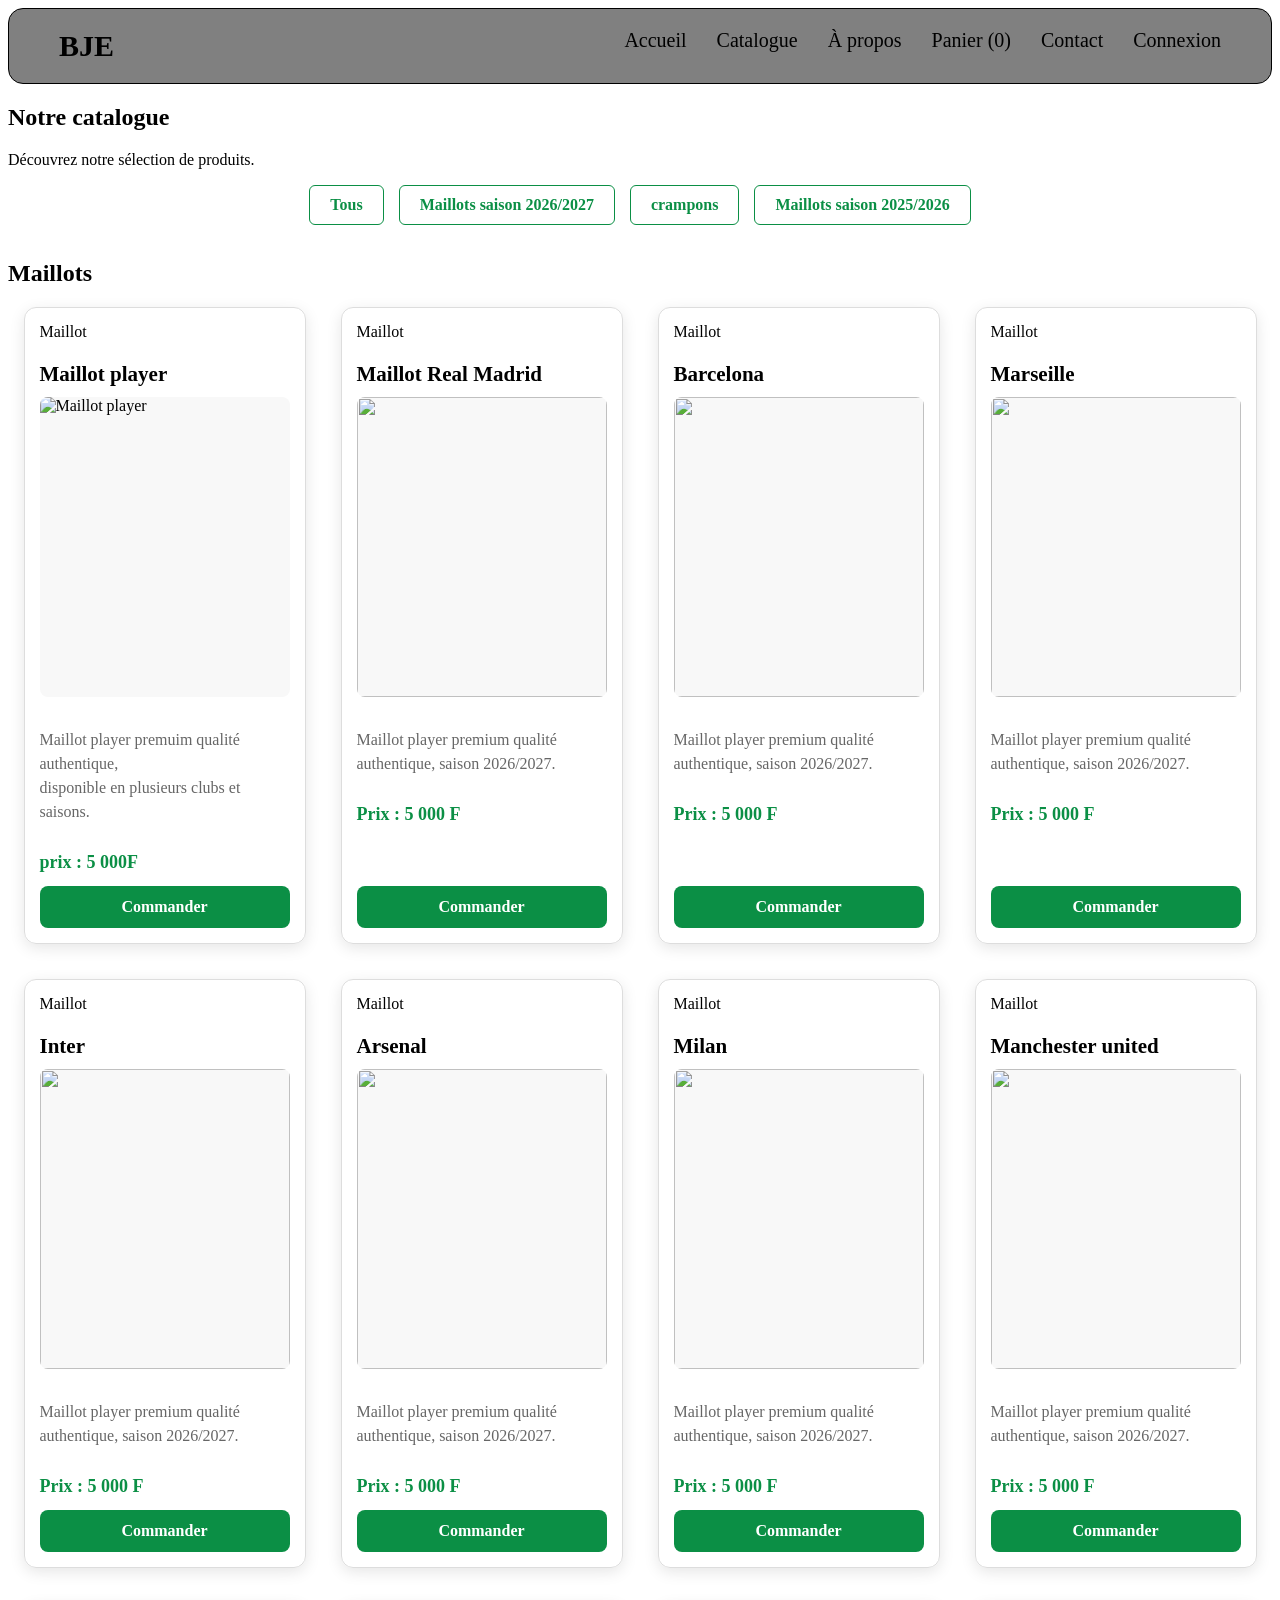
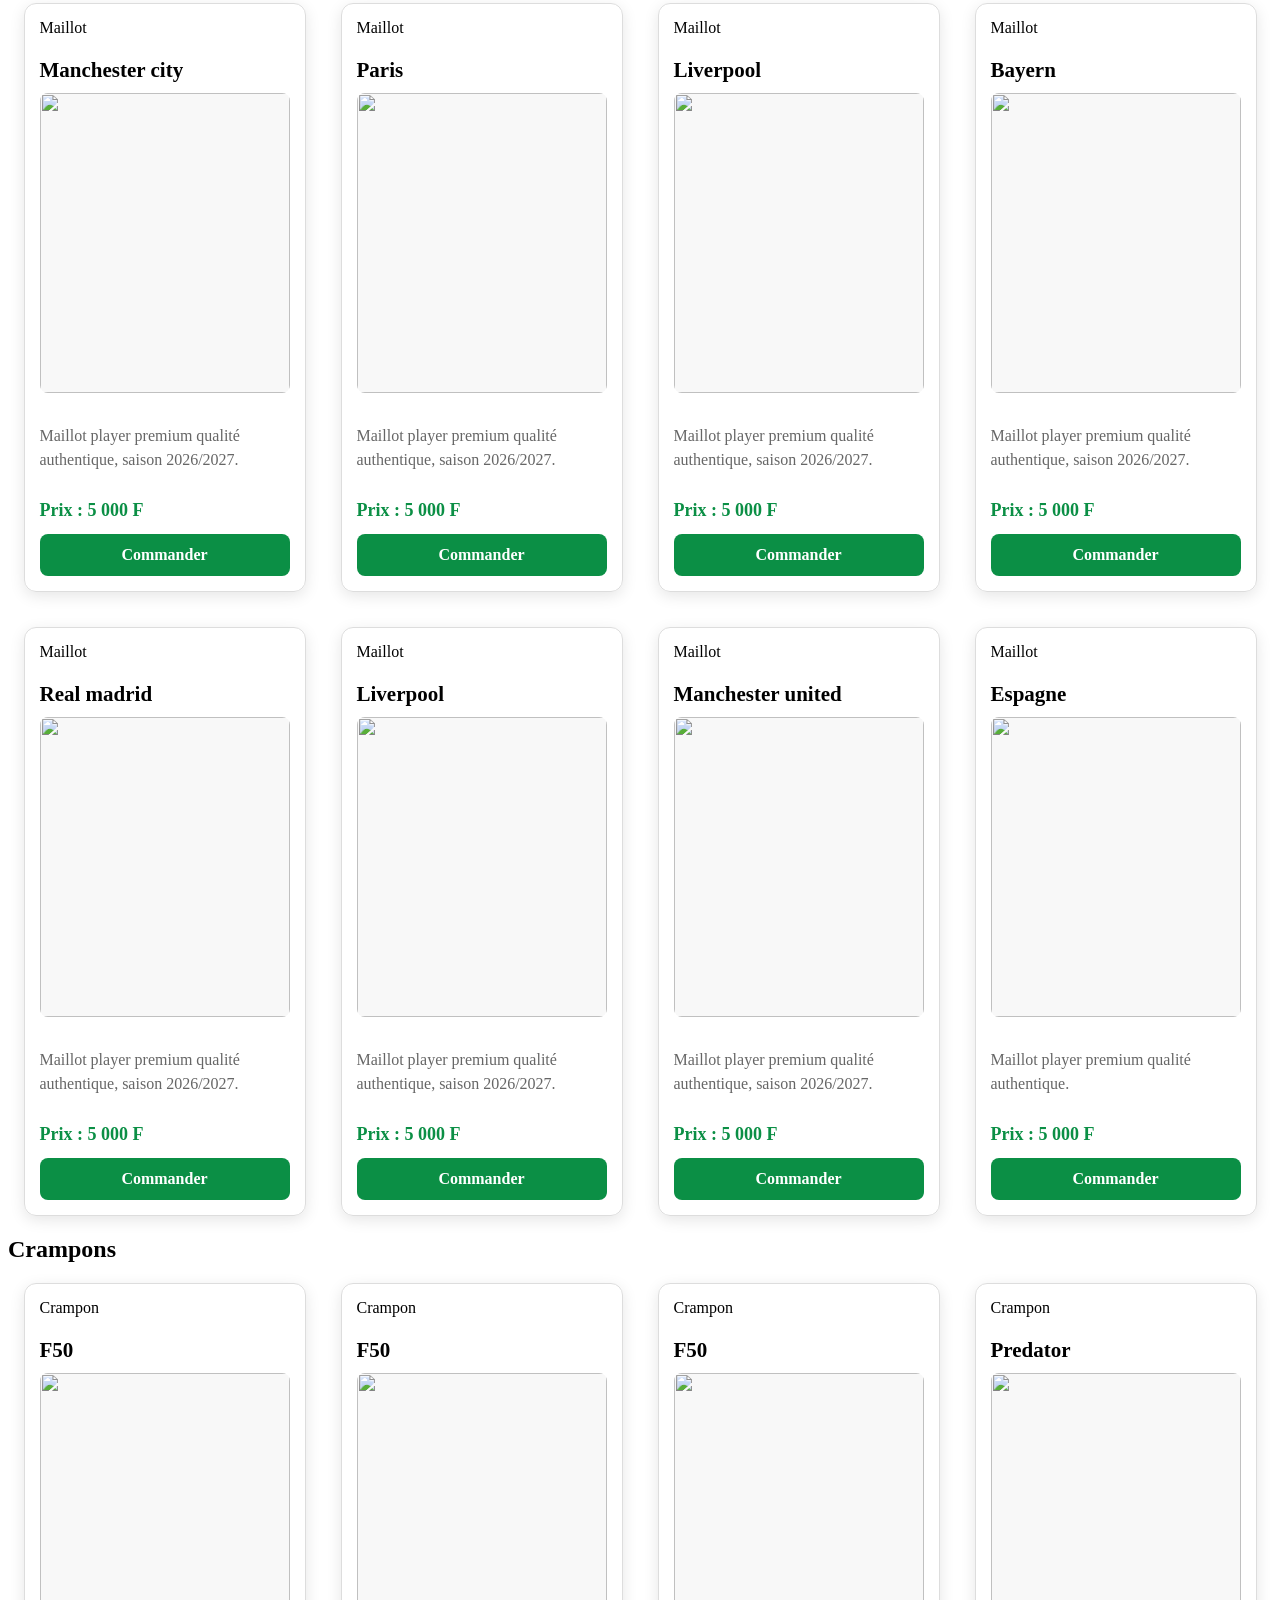
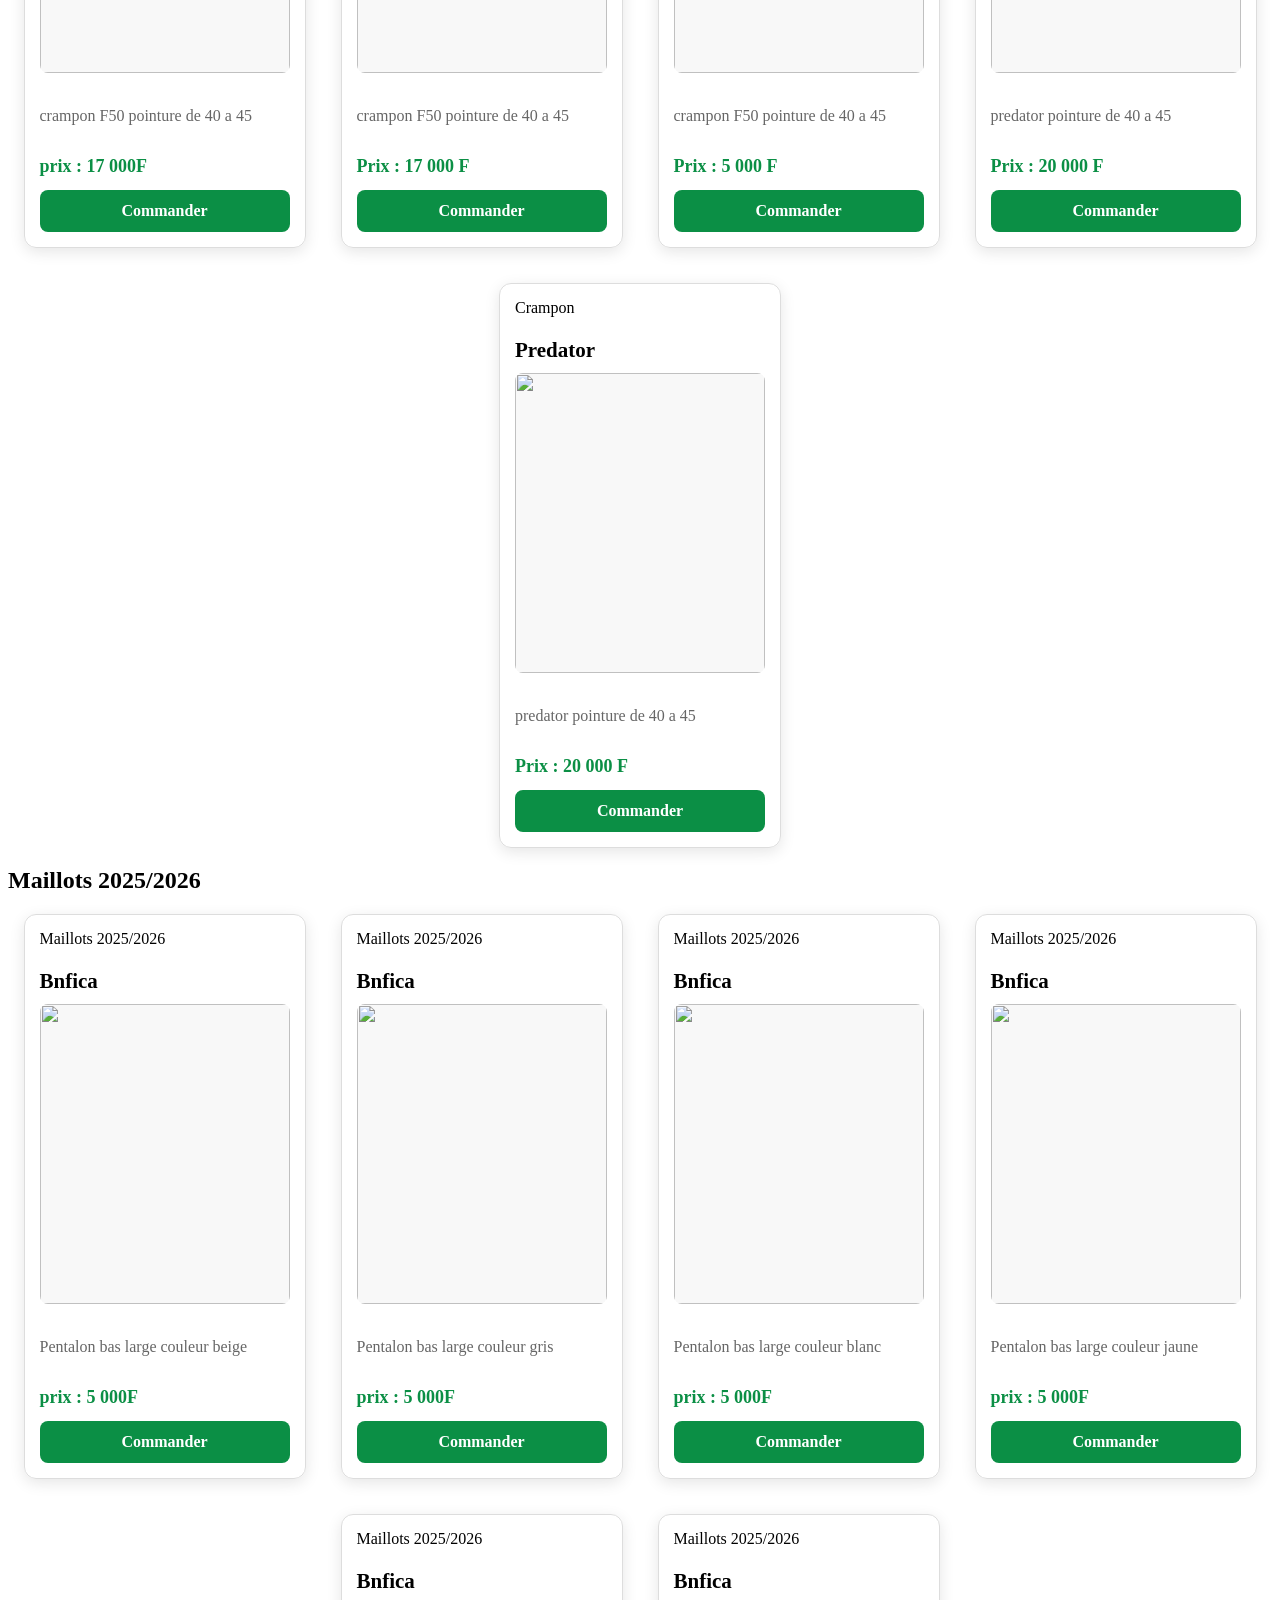
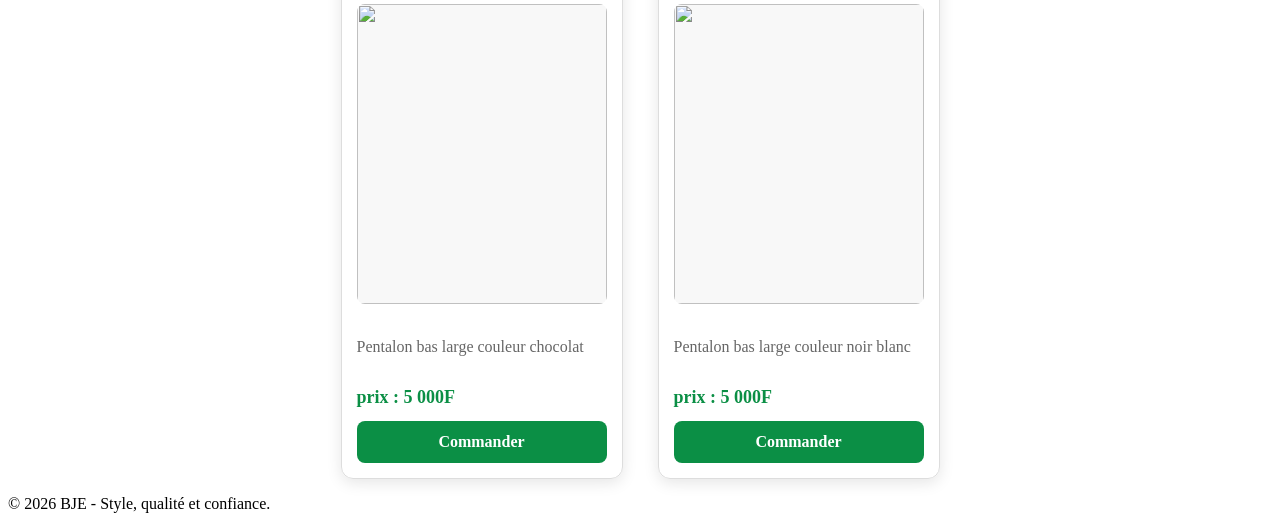
==== catalogue.html @ d50e629e "Premiere sauvegarde du site BJE" ====
<!DOCTYPE html>
<html lang="en">
<head>
    <meta charset="UTF-8">
    <meta name="viewport" content="width=device-width, initial-scale=1.0">
    <title>catalogue</title>
    <link rel="stylesheet" href="style.css">
    
</head>
<body>
    <header>
        <h1>BJE</h1>

        <nav>
             <ul>
                <li><a href="index.html">Accueil</a></li>
                <li><a href="catalogue.html">Catalogue</a></li>
                <li><a href="apropos.html">À propos</a></li>
                <li>
                    <a href="panier.html">
                        Panier (<span class="nombre-panier">0</span>)
                    </a>
                </li>
                <li><a href="contact.html">Contact</a></li>
                <li><a href="connexion.html">Connexion</a></li>
            </ul>
        </nav>

    </header>




    <main>
        <section class="catalogue">
            <h1>Notre catalogue</h1>
            <p>
                Découvrez notre sélection de produits.
            </p>
            <div class="categories">

                <a
                    href="#"
                    data-categorie="tous"
            >
                    Tous
            </a>

            <a
                href="#"
                data-categorie="maillot"
            >
                Maillots saison 2026/2027
                </a>

                <a
                    href="#"
                    data-categorie="crampon"
                >
                    crampons
                </a>

                <a
                    href="#"
                    data-categorie="saison-passee"
                 >
                    Maillots saison 2025/2026
                </a>

            </div>
        </section>

        <section>
            <h2 class="titre-categorie">Maillots</h2>


        <div class="produits">

            <div class="produit maillot"> 
                <span class="categorie">Maillot</span> 
                <h3>Maillot player</h3> 
                <img src="/Users/makhou/Library/Group Containers/6N38VWS5BX.ru.keepcoder.Telegram/appstore/account-16799435694143102309/postbox/media/telegram-cloud-photo-size-4-5906636839227953160-y.jpg" class="img-produit" alt="Maillot player"> 
                <p> 
                    Maillot player premuim qualité authentique, <br> 
                    disponible en plusieurs clubs et saisons. 
                </p> 
                <p class="prix">prix : 5 000F</p> 
                <a href="contact.html">Commander</a> 
            </div>

            <div class="produit maillot">
                <span class="categorie">Maillot</span>
                <h3>Maillot Real Madrid</h3>
                <img src="/Users/makhou/Library/Group Containers/6N38VWS5BX.ru.keepcoder.Telegram/appstore/account-16799435694143102309/postbox/media/telegram-cloud-photo-size-4-5906636839227953143-y.jpg" alt="">
                <p>
                    Maillot player premium qualité authentique,
                    saison 2026/2027.
                </p>
                <p class="prix">Prix : 5 000 F</p>
                <a href="contact.html">Commander</a>
            </div>

            <div class="produit maillot">
                <span class="categorie">Maillot</span>
                <h3>Barcelona</h3>
                <img src="/Users/makhou/Library/Group Containers/6N38VWS5BX.ru.keepcoder.Telegram/appstore/account-16799435694143102309/postbox/media/telegram-cloud-photo-size-4-5906636839227953172-y.jpg" alt="">
                <p>
                    Maillot player premium qualité authentique,
                    saison 2026/2027.
                </p>
                <p class="prix">Prix : 5 000 F</p>
                <a href="contact.html">Commander</a>
            </div>

            <div class="produit maillot">
                <span class="categorie">Maillot</span>
                <h3>Marseille</h3>
                <img src="https://encrypted-tbn0.gstatic.com/images?q=tbn:ANd9GcQ3b8FVNBhYBp01eODDEap8xCjUvNtnsWmmS7CtWZyXXQ&s=10" alt="">
                <p>
                    Maillot player premium qualité authentique,
                    saison 2026/2027.
                </p>
                <p class="prix">Prix : 5 000 F</p>
                <a href="contact.html">Commander</a>
            </div>

            <div class="produit maillot">
                <span class="categorie">Maillot</span>
                <h3>Inter</h3>
                <img src="/Users/makhou/Library/Group Containers/6N38VWS5BX.ru.keepcoder.Telegram/appstore/account-16799435694143102309/postbox/media/telegram-cloud-photo-size-4-5906636839227953180-y.jpg" alt="">
                <p>
                    Maillot player premium qualité authentique,
                    saison 2026/2027.
                </p>
                <p class="prix">Prix : 5 000 F</p>
                <a href="contact.html">Commander</a>
            </div>

            <div class="produit maillot">
                <span class="categorie">Maillot</span>
                <h3>Arsenal</h3>
                <img src="/Users/makhou/Library/Group Containers/6N38VWS5BX.ru.keepcoder.Telegram/appstore/account-16799435694143102309/postbox/media/telegram-cloud-photo-size-4-5906636839227953167-y.jpg" alt="">
                <p>
                    Maillot player premium qualité authentique,
                    saison 2026/2027.
                </p>
                <p class="prix">Prix : 5 000 F</p>
                <a href="contact.html">Commander</a>
            </div>

            <div class="produit maillot">
                <span class="categorie">Maillot</span>
                <h3>Milan</h3>
                <img src="/Users/makhou/Library/Group Containers/6N38VWS5BX.ru.keepcoder.Telegram/appstore/account-16799435694143102309/postbox/media/telegram-cloud-photo-size-4-5906636839227953155-y.jpg" alt="">
                <p>
                    Maillot player premium qualité authentique,
                    saison 2026/2027.
                </p>
                <p class="prix">Prix : 5 000 F</p>
                <a href="contact.html">Commander</a>
            </div>

            <div class="produit maillot">
                <span class="categorie">Maillot</span>
                <h3>Manchester united</h3>
                <img src="/Users/makhou/Library/Group Containers/6N38VWS5BX.ru.keepcoder.Telegram/appstore/account-16799435694143102309/postbox/media/telegram-cloud-photo-size-4-5906636839227953144-y.jpg" alt="">
                <p>
                    Maillot player premium qualité authentique,
                    saison 2026/2027.
                </p>
                <p class="prix">Prix : 5 000 F</p>
                <a href="contact.html">Commander</a>
            </div>

            <div class="produit maillot">
                <span class="categorie">Maillot</span>
                <h3>Manchester city</h3>
                <img src="/Users/makhou/Library/Group Containers/6N38VWS5BX.ru.keepcoder.Telegram/appstore/account-16799435694143102309/postbox/media/telegram-cloud-photo-size-4-5906636839227953150-y.jpg" alt="">
                <p>
                    Maillot player premium qualité authentique,
                    saison 2026/2027.
                </p>
                <p class="prix">Prix : 5 000 F</p>
                <a href="contact.html">Commander</a>
            </div>

            <div class="produit maillot">
                <span class="categorie">Maillot</span>
                <h3>Paris</h3>
                <img src="/Users/makhou/Library/Group Containers/6N38VWS5BX.ru.keepcoder.Telegram/appstore/account-16799435694143102309/postbox/media/telegram-cloud-photo-size-4-5906636839227953149-y.jpg" alt="">
                <p>
                    Maillot player premium qualité authentique,
                    saison 2026/2027.
                </p>
                <p class="prix">Prix : 5 000 F</p>
                <a href="contact.html">Commander</a>
            </div>

            <div class="produit maillot">
                <span class="categorie">Maillot</span>
                <h3>Liverpool</h3>
                <img src="/Users/makhou/Library/Group Containers/6N38VWS5BX.ru.keepcoder.Telegram/appstore/account-16799435694143102309/postbox/media/telegram-cloud-photo-size-4-5906636839227953177-y.jpg" alt="">
                <p>
                    Maillot player premium qualité authentique,
                    saison 2026/2027.
                </p>
                <p class="prix">Prix : 5 000 F</p>
                <a href="contact.html">Commander</a>
            </div>

            <div class="produit maillot">
                <span class="categorie">Maillot</span>
                <h3>Bayern</h3>
                <img src="/Users/makhou/Library/Group Containers/6N38VWS5BX.ru.keepcoder.Telegram/appstore/account-16799435694143102309/postbox/media/telegram-cloud-photo-size-4-5906636839227953177-y.jpg" alt="">
                <p>
                    Maillot player premium qualité authentique,
                    saison 2026/2027.
                </p>
                <p class="prix">Prix : 5 000 F</p>
                <a href="contact.html">Commander</a>
            </div>

            <div class="produit maillot">
                <span class="categorie">Maillot</span>
                <h3>Real madrid</h3>
                <img src="/Users/makhou/Library/Group Containers/6N38VWS5BX.ru.keepcoder.Telegram/appstore/account-16799435694143102309/postbox/media/telegram-cloud-photo-size-4-5906636839227953178-y.jpg" alt="">
                <p>
                    Maillot player premium qualité authentique,
                    saison 2026/2027.
                </p>
                <p class="prix">Prix : 5 000 F</p>
                <a href="contact.html">Commander</a>
            </div>

            <div class="produit maillot">
                <span class="categorie">Maillot</span>
                <h3>Liverpool</h3>
                <img src="/Users/makhou/Library/Group Containers/6N38VWS5BX.ru.keepcoder.Telegram/appstore/account-16799435694143102309/postbox/media/telegram-cloud-photo-size-4-5906636839227953154-y.jpg" alt="">
                <p>
                    Maillot player premium qualité authentique,
                    saison 2026/2027.
                </p>
                <p class="prix">Prix : 5 000 F</p>
                <a href="contact.html">Commander</a>
            </div>

            <div class="produit maillot">
                <span class="categorie">Maillot</span>
                <h3>Manchester united</h3>
                <img src="/Users/makhou/Library/Group Containers/6N38VWS5BX.ru.keepcoder.Telegram/appstore/account-16799435694143102309/postbox/media/telegram-cloud-photo-size-4-5906636839227953133-y.jpg" alt="">
                <p>
                    Maillot player premium qualité authentique,
                    saison 2026/2027.
                </p>
                <p class="prix">Prix : 5 000 F</p>
                <a href="contact.html">Commander</a>
            </div>

            <div class="produit maillot">
                <span class="categorie">Maillot</span>
                <h3>Espagne</h3>
                <img src="/Users/makhou/Library/Group Containers/6N38VWS5BX.ru.keepcoder.Telegram/appstore/account-16799435694143102309/postbox/media/telegram-cloud-photo-size-4-5906636839227953130-y.jpg" alt="">
                <p>
                    Maillot player premium qualité authentique.
                    
                </p>
                <p class="prix">Prix : 5 000 F</p>
                <a href="contact.html">Commander</a>
            </div>


        </div>


            <h2 class="titre-categorie">Crampons</h2>

        <div class="produits">
            
            <div class="produit crampon">
                <span class="categorie">Crampon</span> 
                <h3>F50</h3> 
                <img src="/Users/makhou/Library/Group Containers/6N38VWS5BX.ru.keepcoder.Telegram/appstore/account-16799435694143102309/postbox/media/telegram-cloud-photo-size-4-5918187900367474516-y.jpg" class="img-produit" alt="">
                <p> 
                   crampon F50 pointure de 40 a 45
                </p> 
                <p class="prix">prix : 17 000F</p> 
                <a href="contact.html">Commander</a> 
            </div>
       
            <div class="produit crampon">   
                <span class="categorie">Crampon</span>
                <h3>F50</h3>
                <img src="/Users/makhou/Library/Group Containers/6N38VWS5BX.ru.keepcoder.Telegram/appstore/account-16799435694143102309/postbox/media/telegram-cloud-photo-size-4-5918187900367474517-y.jpg" alt="">
                <p>
                   crampon F50 pointure de 40 a 45
                </p>
                <p class="prix">Prix : 17 000 F</p>
                <a href="contact.html">Commander</a>
            </div>

             <div class="produit crampon">   
                <span class="categorie">Crampon</span>
                <h3>F50</h3>
                <img src="/Users/makhou/Library/Group Containers/6N38VWS5BX.ru.keepcoder.Telegram/appstore/account-16799435694143102309/postbox/media/telegram-cloud-photo-size-4-5918187900367474518-y.jpg" alt="">
                <p>
                   crampon F50 pointure de 40 a 45
                </p>
                <p class="prix">Prix : 5 000 F</p>
                <a href="contact.html">Commander</a>
            </div>

             <div class="produit crampon">   
                <span class="categorie">Crampon</span>
                <h3>Predator</h3>
                <img src="/Users/makhou/Library/Group Containers/6N38VWS5BX.ru.keepcoder.Telegram/appstore/account-16799435694143102309/postbox/media/telegram-cloud-photo-size-4-5918187900367474519-y.jpg" alt="">
                <p>
                    predator pointure de 40 a 45
                </p>
                <p class="prix">Prix : 20 000 F</p>
                <a href="contact.html">Commander</a>
            </div>

             <div class="produit crampon">   
                <span class="categorie">Crampon</span>
                <h3>Predator</h3>
                <img src="/Users/makhou/Library/Group Containers/6N38VWS5BX.ru.keepcoder.Telegram/appstore/account-16799435694143102309/postbox/media/telegram-cloud-photo-size-4-5918187900367474520-y.jpg" alt="">
                <p>
                    predator pointure de 40 a 45
                </p>
                <p class="prix">Prix : 20 000 F</p>
                <a href="contact.html">Commander</a>
            </div>

        </div>


            <h2 class="titre-categorie">Maillots 2025/2026</h2>

        <div class="produits">

            <div class="produit saison-passee">
                <span class="categorie">Maillots 2025/2026</span> 
                <h3>Bnfica</h3> 
                <img src="" class="img-produit" alt="">
                <p> 
                   Pentalon bas large couleur beige
                </p> 
                <p class="prix">prix : 5 000F</p> 
                <a href="contact.html">Commander</a> 
            </div>

            <div class="produit saison-passee">
                <span class="categorie">Maillots 2025/2026</span> 
                <h3>Bnfica</h3> 
                <img src="" alt="">
                <p> 
                   Pentalon bas large couleur gris
                </p> 
                <p class="prix">prix : 5 000F</p> 
                <a href="contact.html">Commander</a> 
            </div>

            <div class="produit saison-passee">
                <span class="categorie">Maillots 2025/2026</span> 
                <h3>Bnfica</h3> 
                <img src="" alt="">
                <p> 
                   Pentalon bas large couleur blanc
                </p> 
                <p class="prix">prix : 5 000F</p> 
                <a href="contact.html">Commander</a> 
            </div>

            <div class="produit saison-passee">
                <span class="categorie">Maillots 2025/2026</span> 
                <h3>Bnfica</h3> 
                <img src="" alt="">
                <p> 
                   Pentalon bas large couleur jaune
                </p> 
                <p class="prix">prix : 5 000F</p> 
                <a href="contact.html">Commander</a> 
            </div>

            <div class="produit saison-passee">
                <span class="categorie">Maillots 2025/2026</span> 
                <h3>Bnfica</h3> 
                <img src="" alt="">
                <p> 
                   Pentalon bas large couleur chocolat
                </p> 
                <p class="prix">prix : 5 000F</p> 
                <a href="contact.html">Commander</a> 
            </div>

            <div class="produit saison-passee">
                <span class="categorie">Maillots 2025/2026</span> 
                <h3>Bnfica</h3> 
                <img src="" alt="">
                <p> 
                   Pentalon bas large couleur noir blanc
                </p> 
                <p class="prix">prix : 5 000F</p> 
                <a href="contact.html">Commander</a> 
            </div>

        </div>
        </section>
        <!-- FICHE PRODUIT -->

<div class="fiche-produit">

    <div class="contenu-fiche">

        <button class="fermer-fiche">✕</button>

        <img
            class="image-fiche"
            src=""
            alt="Produit"
        >

        <div class="details-fiche">

            <h2 class="nom-fiche"></h2>

            <p class="description-fiche"></p>

            <p class="prix-fiche"></p>


            <!-- TAILLE -->

            <label for="taille">
                Taille :
            </label>

            <select class="taille" id="taille">

                <option value="">
                    Choisir une taille
                </option>

                <option value="S">S</option>

                <option value="M">M</option>

                <option value="L">L</option>

                <option value="XL">XL</option>

                <option value="XXL">XXL</option>

            </select>


            <!-- QUANTITÉ -->

            <label for="quantite">
                Quantité :
            </label>

            <input
                type="number"
                class="quantite"
                id="quantite"
                value="1"
                min="1"
            >


            <!-- PANIER -->

            <button class="ajouter-panier">
                Ajouter au panier
            </button>

        </div>

    </div>

</div>

    </main>
    <footer>
    <p>&copy; 2026 BJE - Style, qualité et confiance.</p>
</footer>
<script src="java.js"></script>
</body>
</html>
---- style.css ----
/*barre de navigation*/
header{
    display: flex;
    justify-content: space-between;
    border-radius: 15px;
    border: 1px solid #000;
    padding: 20px 50px;
    background-color: white;
    background: gray;
}
nav ul{
    display: flex;
    padding: 0px;
    margin: 0px;
    list-style: none;
    align-items: center;
    gap: 30px;
}
nav ul a{
    text-decoration: none;
    color: black;
    font-size: 20px;
}
header h1{
    margin: 0px;
    font-size: 30px;
}
/*section d'accueil*/
.hero{
    min-height: 500px;
    background-image: url("logo-bje.png");
    background-size: cover;
    background-position: center;
    background-repeat: no-repeat;
}
#lien{
    display: inline-block;
    text-decoration: none;
    background-color: black;
    color: white;
    padding: 14px 30px;
    border-radius: 5px;
} 
#lien:hover {
    background-color: #333;
}
.hero-content {
    max-width: 700px;
}

.hero-content h2 {
    font-size: 24px;
    margin-bottom: 10px;
    color: white;
}

.hero-content h1 {
    font-size: 45px;
    margin-bottom: 20px;
    color: white;
    text-align: center;
}
.hero-content p {
    font-size: 23px;
    line-height: 1.6;
    margin-bottom: 30px;
    color: white;
    text-align: center;
}
.produit {
    width: 300px;
    border: 1px solid #ddd;
    width: 250px; 
    border: 1px solid #ddd; 
    padding: 15px;
    box-shadow: 0 4px 15px rgba(0, 0, 0, 0.10);
    transition: transform 0.3s ease;
    border-radius: 12px;
    overflow: hidden;
    display: flex;
    flex-direction: column;
}
.produits {
    display: flex;
    flex-wrap: wrap;
    gap: 35px;
    justify-content: center;
}
.produit:hover{ 
    transform: translateY(-5px);
}
.produit img{ 
    width: 100%; 
    height: 280px; 
    object-fit: cover; 
    border-radius: 8px; 
    margin-bottom: 15px; 
}
/* ========================= NOM DU PRODUIT ========================= */ 
.produit h3 { 
    font-size: 21px; 
    margin-bottom: 10px; 
} 
/* ========================= DESCRIPTION ========================= */
 .produit p { 
    color: #666; 
    line-height: 1.5; 
    margin-bottom: 10px; 
} 
/* ========================= PRIX ========================= */ 
.produit p:nth-of-type(2) { 
    color: #0b8f45; 
    font-size: 18px; 
    font-weight: bold; 
} 
/* ========================= BOUTON COMMANDER ========================= */ 
.produit a {
    display: block;
    text-align: center;
    background-color: #0b8f45;
    color: white;
    text-decoration: none;
    padding: 12px;
    border-radius: 8px;
    margin-top: auto;
    font-weight: bold;
    transition: 0.3s;
}
.produit a:hover {
    background-color: #087238;
    transform: translateY(-2px);
}
 /* ========================= FOOTER ========================= */ 
.footer { 
    background-color: #111; 
    color: white; 
    text-align: center; 
    padding: 25px; 
    margin-top: 50px; 
}
.categories {
    display: flex;
    justify-content: center;
    gap: 15px;
    margin-bottom: 35px;
}
.categories a {
    text-decoration: none;
    color: #0b8f45;
    border: 1px solid #0b8f45;
    padding: 10px 20px;
    border-radius: 6px;
    font-weight: bold;
}
.categories a:hover {
    background-color: #0b8f45;
    color: white;
}
.produit img {
    width: 100%;
    height: 300px;
    object-fit: contain;
    background-color: #f8f8f8;
    border-radius: 8px;
    margin-bottom: 15px;
    transition: transform 0.3s ease;
}
.produit:hover img {
    transform: scale(1.05);
}
.prix {
    color: #0b8f45;
    font-size: 20px;
    font-weight: bold;
    margin: 15px 0;
}




/* ==========================================
   FICHE PRODUIT
   ========================================== */

.fiche-produit {
    display: none;

    position: fixed;
    top: 0;
    left: 0;

    width: 100%;
    height: 100%;

    background-color: rgba(0, 0, 0, 0.7);

    justify-content: center;
    align-items: center;

    z-index: 1000;
}


/* ==========================================
   CONTENU DE LA FICHE
   ========================================== */

.contenu-fiche {
    width: 800px;
    max-width: 90%;

    background-color: white;

    border-radius: 15px;

    padding: 30px;

    display: flex;

    gap: 40px;

    position: relative;
}


/* ==========================================
   IMAGE DE LA FICHE
   ========================================== */

.image-fiche {
    width: 320px;
    height: 380px;

    object-fit: contain;

    background-color: #f7f7f7;

    border-radius: 10px;

    flex-shrink: 0;
}


/* ==========================================
   INFORMATIONS
   ========================================== */

.details-fiche {
    flex: 1;

    display: flex;

    flex-direction: column;

    justify-content: center;
}

.nom-fiche {
    font-size: 30px;

    margin-bottom: 15px;
}

.description-fiche {
    font-size: 16px;

    line-height: 1.6;

    color: #555;
}

.prix-fiche {
    font-size: 25px;

    font-weight: bold;

    margin: 20px 0;
}


/* ==========================================
   TAILLE
   ========================================== */

.taille {
    width: 100%;

    padding: 12px;

    margin-top: 8px;
    margin-bottom: 18px;

    border: 1px solid #ddd;

    border-radius: 7px;

    font-size: 16px;
}


/* ==========================================
   QUANTITÉ
   ========================================== */

.quantite {
    width: 100%;

    padding: 12px;

    margin-top: 8px;
    margin-bottom: 20px;

    border: 1px solid #ddd;

    border-radius: 7px;

    font-size: 16px;
}


/* ==========================================
   BOUTON AJOUTER AU PANIER
   ========================================== */

.ajouter-panier {
    width: 100%;

    padding: 14px;

    border: none;

    border-radius: 8px;

    background-color: #111;

    color: white;

    font-size: 17px;

    cursor: pointer;
}

.ajouter-panier:hover {
    opacity: 0.85;
}


/* ==========================================
   BOUTON FERMER
   ========================================== */

.fermer-fiche {
    position: absolute;

    top: 12px;
    right: 18px;

    border: none;

    background: none;

    font-size: 25px;

    cursor: pointer;

    color: #222;
}


/* ==========================================
   PANIER
   ========================================== */

.panier {
    width: 90%;
    max-width: 1100px;

    margin: 50px auto;
}

.panier > h1 {
    text-align: center;

    font-size: 36px;

    margin-bottom: 40px;
}


/* ==========================================
   ARTICLE DU PANIER
   ========================================== */

.article-panier {
    display: flex;

    align-items: center;

    gap: 25px;

    width: 100%;

    padding: 20px;

    margin-bottom: 20px;

    background-color: white;

    border-radius: 15px;

    box-shadow:
        0 5px 20px
        rgba(0, 0, 0, 0.08);
}


/* ==========================================
   PETITE IMAGE DU PANIER
   ========================================== */

.article-panier img {
    width: 70px !important;
    height: 90px !important;

    max-width: 70px !important;
    max-height: 90px !important;

    object-fit: contain !important;

    display: block !important;

    flex-shrink: 0 !important;

    background-color: #f7f7f7;

    border-radius: 8px;
}


/* ==========================================
   INFORMATIONS DU PANIER
   ========================================== */

.article-panier > div {
    flex: 1;
}

.article-panier h3 {
    font-size: 20px;

    margin-bottom: 12px;
}

.article-panier p {
    margin: 6px 0;

    font-size: 15px;

    color: #555;
}


/* ==========================================
   SUPPRIMER
   ========================================== */

.supprimer-produit {
    margin-top: 10px;

    padding: 8px 16px;

    border: none;

    border-radius: 7px;

    background-color: #d63031;

    color: white;

    cursor: pointer;
}

.supprimer-produit:hover {
    opacity: 0.8;
}


/* ==========================================
   TOTAL
   ========================================== */

.resume-panier {
    margin-top: 35px;

    padding: 25px;

    background-color: white;

    border-radius: 15px;

    box-shadow:
        0 5px 20px
        rgba(0, 0, 0, 0.08);

    text-align: right;
}

.resume-panier h2 {
    font-size: 25px;
}

.total-panier {
    font-size: 28px;

    font-weight: bold;

    margin-left: 10px;
}


/* ==========================================
   PANIER VIDE
   ========================================== */

.contenu-panier > p {
    text-align: center;

    padding: 50px 20px;

    font-size: 20px;

    color: #777;

    background-color: white;

    border-radius: 15px;

    box-shadow:
        0 5px 20px
        rgba(0, 0, 0, 0.08);
}

/* ==========================================
   PAGE CONTACT
   ========================================== */

.contact {
    width: 90%;
    max-width: 1100px;

    margin: 50px auto;
}


/* ==========================================
   TITRE CONTACT
   ========================================== */

.contact > h1 {
    text-align: center;

    font-size: 36px;

    margin-bottom: 15px;
}


/* ==========================================
   TEXTE D'INTRODUCTION
   ========================================== */

.contact > p {
    text-align: center;

    max-width: 700px;

    margin: 0 auto 40px;

    font-size: 17px;

    line-height: 1.6;

    color: #555;
}


/* ==========================================
   INFORMATIONS DE CONTACT
   ========================================== */

.informations-contact {
    display: flex;

    justify-content: space-between;

    gap: 20px;

    margin-bottom: 50px;
}


.information {
    flex: 1;

    padding: 25px;

    background-color: white;

    border-radius: 15px;

    text-align: center;

    box-shadow:
        0 5px 20px
        rgba(0, 0, 0, 0.08);
}


.information h2 {
    font-size: 20px;

    margin-bottom: 12px;
}


.information p {
    color: #555;

    margin: 0;
}


/* ==========================================
   FORMULAIRE
   ========================================== */

.formulaire-contact {
    width: 100%;

    max-width: 750px;

    margin: 0 auto 50px;

    padding: 35px;

    background-color: white;

    border-radius: 15px;

    box-shadow:
        0 5px 20px
        rgba(0, 0, 0, 0.08);
}


.formulaire-contact h2 {
    text-align: center;

    font-size: 25px;

    margin-bottom: 30px;
}


/* ==========================================
   LABELS
   ========================================== */

.formulaire-contact label {
    display: block;

    margin-bottom: 8px;

    font-weight: bold;
}


/* ==========================================
   CHAMPS
   ========================================== */

.formulaire-contact input,
.formulaire-contact textarea {
    width: 100%;

    padding: 13px;

    margin-bottom: 20px;

    border: 1px solid #ddd;

    border-radius: 8px;

    font-size: 16px;

    box-sizing: border-box;

    font-family: inherit;
}


.formulaire-contact input:focus,
.formulaire-contact textarea:focus {
    outline: none;

    border-color: #111;
}


/* ==========================================
   MESSAGE
   ========================================== */

.formulaire-contact textarea {
    resize: vertical;

    min-height: 140px;
}


/* ==========================================
   BOUTON ENVOYER
   ========================================== */

.formulaire-contact button {
    width: 100%;

    padding: 14px;

    border: none;

    border-radius: 8px;

    background-color: #111;

    color: white;

    font-size: 17px;

    cursor: pointer;
}


.formulaire-contact button:hover {
    opacity: 0.85;
}


/* ==========================================
   RÉSEAUX SOCIAUX
   ========================================== */

.reseaux-contact {
    text-align: center;

    padding: 30px;

    margin-bottom: 40px;
}


.reseaux-contact h2 {
    font-size: 24px;

    margin-bottom: 20px;
}


.reseaux-contact a {
    display: inline-block;

    margin: 0 10px;

    padding: 10px 18px;

    border-radius: 8px;

    background-color: #111;

    color: white;

    text-decoration: none;

    transition: 0.3s;
}


.reseaux-contact a:hover {
    opacity: 0.8;
}

/* ==========================================
   PAGE À PROPOS
   ========================================== */

.a-propos {
    width: 90%;
    max-width: 1100px;

    margin: 50px auto;
}


/* ==========================================
   TITRE
   ========================================== */

.a-propos > h1 {
    text-align: center;

    font-size: 36px;

    margin-bottom: 20px;
}


/* ==========================================
   INTRODUCTION
   ========================================== */

.introduction-apropos {
    max-width: 800px;

    margin: 0 auto 50px;

    text-align: center;

    font-size: 18px;

    line-height: 1.7;

    color: #555;
}


/* ==========================================
   BLOCS DE PRÉSENTATION
   ========================================== */

.bloc-apropos {
    padding: 30px;

    margin-bottom: 30px;

    background-color: white;

    border-radius: 15px;

    box-shadow:
        0 5px 20px
        rgba(0, 0, 0, 0.08);
}


.bloc-apropos h2 {
    font-size: 25px;

    margin-bottom: 15px;
}


.bloc-apropos p {
    font-size: 16px;

    line-height: 1.7;

    color: #555;

    margin-bottom: 12px;
}


/* ==========================================
   VALEURS
   ========================================== */

.valeurs-apropos {
    margin-top: 40px;

    text-align: center;
}


.valeurs-apropos > h2 {
    font-size: 28px;

    margin-bottom: 30px;
}


.cartes-valeurs {
    display: flex;

    gap: 25px;

    justify-content: space-between;
}


.valeur {
    flex: 1;

    padding: 30px;

    background-color: white;

    border-radius: 15px;

    box-shadow:
        0 5px 20px
        rgba(0, 0, 0, 0.08);
}


.valeur h3 {
    font-size: 22px;

    margin-bottom: 12px;
}


.valeur p {
    color: #555;

    line-height: 1.6;
}


/* ==========================================
   SLOGAN
   ========================================== */

.slogan-apropos {
    margin-top: 50px;

    padding: 30px;

    text-align: center;
}


.slogan-apropos p {
    font-size: 25px;

    font-weight: bold;
}

/* ==========================================
   PAGE CONNEXION
   ========================================== */

.connexion {
    width: 90%;

    min-height: 600px;

    display: flex;

    justify-content: center;

    align-items: center;

    margin: 30px auto;
}


/* ==========================================
   BOÎTE DE CONNEXION
   ========================================== */

.boite-connexion {
    width: 420px;

    max-width: 100%;

    padding: 40px;

    background-color: white;

    border-radius: 15px;

    box-shadow:
        0 5px 25px
        rgba(0, 0, 0, 0.10);
}


/* ==========================================
   TITRE
   ========================================== */

.boite-connexion h1 {
    text-align: center;

    font-size: 32px;

    margin-bottom: 10px;
}


.boite-connexion > p {
    text-align: center;

    color: #666;

    margin-bottom: 30px;
}


/* ==========================================
   FORMULAIRE
   ========================================== */

.boite-connexion label {
    display: block;

    margin-bottom: 8px;

    font-weight: bold;
}


.boite-connexion input {
    width: 100%;

    box-sizing: border-box;

    padding: 13px;

    margin-bottom: 20px;

    border: 1px solid #ddd;

    border-radius: 8px;

    font-size: 16px;
}


.boite-connexion input:focus {
    outline: none;

    border-color: #111;
}


/* ==========================================
   MOT DE PASSE OUBLIÉ
   ========================================== */

.mot-de-passe-oublie {
    display: block;

    text-align: right;

    margin-bottom: 20px;

    color: #111;

    text-decoration: none;
}


.mot-de-passe-oublie:hover {
    text-decoration: underline;
}


/* ==========================================
   BOUTON CONNEXION
   ========================================== */

.boite-connexion button {
    width: 100%;

    padding: 14px;

    border: none;

    border-radius: 8px;

    background-color: #111;

    color: white;

    font-size: 17px;

    cursor: pointer;
}


.boite-connexion button:hover {
    opacity: 0.85;
}


/* ==========================================
   INSCRIPTION
   ========================================== */

.inscription {
    text-align: center;

    margin-top: 30px;

    padding-top: 20px;

    border-top: 1px solid #eee;
}


.inscription p {
    color: #666;

    margin-bottom: 10px;
}


.inscription a {
    color: #111;

    font-weight: bold;

    text-decoration: none;
}


.inscription a:hover {
    text-decoration: underline;
}

/* ==========================================
   PAGE COMMANDE
   ========================================== */

.commande {
    width: 90%;

    max-width: 1100px;

    margin: 50px auto;
}


/* ==========================================
   TITRE
   ========================================== */

.commande > h1 {
    text-align: center;

    font-size: 36px;

    margin-bottom: 15px;
}


.intro-commande {
    text-align: center;

    color: #666;

    margin-bottom: 40px;

    font-size: 17px;
}


/* ==========================================
   FORMULAIRE
   ========================================== */

.formulaire-commande {
    width: 100%;

    max-width: 750px;

    margin: 0 auto 40px;

    padding: 35px;

    box-sizing: border-box;

    background-color: white;

    border-radius: 15px;

    box-shadow:
        0 5px 20px
        rgba(0, 0, 0, 0.08);
}


.formulaire-commande h2 {
    text-align: center;

    font-size: 25px;

    margin-bottom: 30px;
}


/* ==========================================
   LABELS
   ========================================== */

.formulaire-commande label {
    display: block;

    margin-bottom: 8px;

    font-weight: bold;
}


/* ==========================================
   CHAMPS
   ========================================== */

.formulaire-commande input,
.formulaire-commande textarea {
    width: 100%;

    box-sizing: border-box;

    padding: 13px;

    margin-bottom: 20px;

    border: 1px solid #ddd;

    border-radius: 8px;

    font-size: 16px;

    font-family: inherit;
}


.formulaire-commande input:focus,
.formulaire-commande textarea:focus {
    outline: none;

    border-color: #111;
}


.formulaire-commande textarea {
    resize: vertical;
}


/* ==========================================
   BOUTON
   ========================================== */

.formulaire-commande button {
    width: 100%;

    padding: 14px;

    border: none;

    border-radius: 8px;

    background-color: #111;

    color: white;

    font-size: 17px;

    cursor: pointer;
}


.formulaire-commande button:hover {
    opacity: 0.85;
}


/* ==========================================
   RÉCAPITULATIF
   ========================================== */

.recapitulatif-commande {
    width: 100%;

    max-width: 750px;

    margin: 0 auto;

    padding: 30px;

    box-sizing: border-box;

    background-color: white;

    border-radius: 15px;

    box-shadow:
        0 5px 20px
        rgba(0, 0, 0, 0.08);
}


.recapitulatif-commande h2 {
    text-align: center;

    margin-bottom: 25px;
}


/* ==========================================
   TOTAL
   ========================================== */

.total-commande {
    display: flex;

    justify-content: space-between;

    margin-top: 25px;

    padding-top: 20px;

    border-top: 1px solid #ddd;

    font-size: 20px;
}


.total-commande span {
    font-weight: bold;
}

/* ==========================================
   BOUTON PASSER LA COMMANDE
   ========================================== */

.bouton-commande {
    display: inline-block;

    margin-top: 15px;

    padding: 12px 20px;

    background-color: #111;

    color: white;

    text-decoration: none;

    border-radius: 8px;

    font-size: 16px;
}


.bouton-commande:hover {
    opacity: 0.85;
}

/* ==========================================
   VERSION TÉLÉPHONE
   ========================================== */

@media (max-width: 768px) {

    /* BARRE DE NAVIGATION */
    @media (max-width: 768px) {

    header {
        padding: 15px;
        display: block;
        overflow-x: auto;
    }

    nav ul {
        display: flex;
        flex-wrap: nowrap;
        justify-content: flex-start;
        gap: 25px;
        width: max-content;
    }

    nav ul a {
        font-size: 16px;
        white-space: nowrap;
    }

}

    header h1 {
        font-size: 26px;
    }


    /* ACCUEIL */
    .hero {
        min-height: 450px;
        background-size: cover;
    }

    .hero-content {
        width: 90%;
        margin: auto;
    }

    .hero-content h1 {
        font-size: 32px;
    }

    .hero-content h2 {
        font-size: 20px;
    }

    .hero-content p {
        font-size: 18px;
    }


    /* CATÉGORIES */
    .categories {
        flex-wrap: wrap;
        gap: 10px;
        padding: 0 15px;
    }

    .categories a {
        padding: 9px 14px;
        font-size: 14px;
    }


    /* PRODUITS */
    .produits {
        gap: 20px;
        padding: 0 15px;
    }

    .produit {
        width: 250px;
        max-width: 100%;
        box-sizing: border-box;
    }

    .produit img {
        height: 280px;
    }


    /* FICHE PRODUIT */
    .contenu-fiche {
        width: 90%;
        max-width: 400px;
        max-height: 90vh;
        overflow-y: auto;
        padding: 20px;
        flex-direction: column;
        gap: 20px;
        box-sizing: border-box;
    }

    .image-fiche {
        width: 100%;
        height: 280px;
    }

    .nom-fiche {
        font-size: 24px;
    }

    .description-fiche {
        font-size: 15px;
    }

    .prix-fiche {
        font-size: 22px;
    }


    /* PANIER */
    .panier {
        width: 90%;
        margin: 30px auto;
    }

    .panier > h1 {
        font-size: 30px;
    }

    .article-panier {
        flex-wrap: wrap;
        gap: 15px;
        padding: 15px;
        box-sizing: border-box;
    }

    .article-panier > div {
        min-width: 0;
    }

    .article-panier h3 {
        font-size: 18px;
    }

    .resume-panier {
        text-align: center;
        padding: 20px;
    }


    /* CONTACT */
    .contact {
        width: 90%;
        margin: 30px auto;
    }

    .contact > h1 {
        font-size: 30px;
    }

    .informations-contact {
        flex-direction: column;
    }

    .formulaire-contact {
        padding: 25px;
        box-sizing: border-box;
    }


    /* À PROPOS */
    .a-propos {
        width: 90%;
        margin: 30px auto;
    }

    .a-propos > h1 {
        font-size: 30px;
    }

    .bloc-apropos {
        padding: 20px;
    }

    .cartes-valeurs {
        flex-direction: column;
    }


    /* CONNEXION */
    .connexion {
        width: 90%;
        min-height: auto;
        margin: 30px auto;
    }

    .boite-connexion {
        width: 100%;
        padding: 25px;
        box-sizing: border-box;
    }

    .boite-connexion h1 {
        font-size: 28px;
    }


    /* COMMANDE */
    .commande {
        width: 90%;
        margin: 30px auto;
    }

    .commande > h1 {
        font-size: 30px;
    }

    .formulaire-commande,
    .recapitulatif-commande {
        padding: 25px;
    }


    /* FOOTER */
    .footer {
        padding: 20px 15px;
    }
}
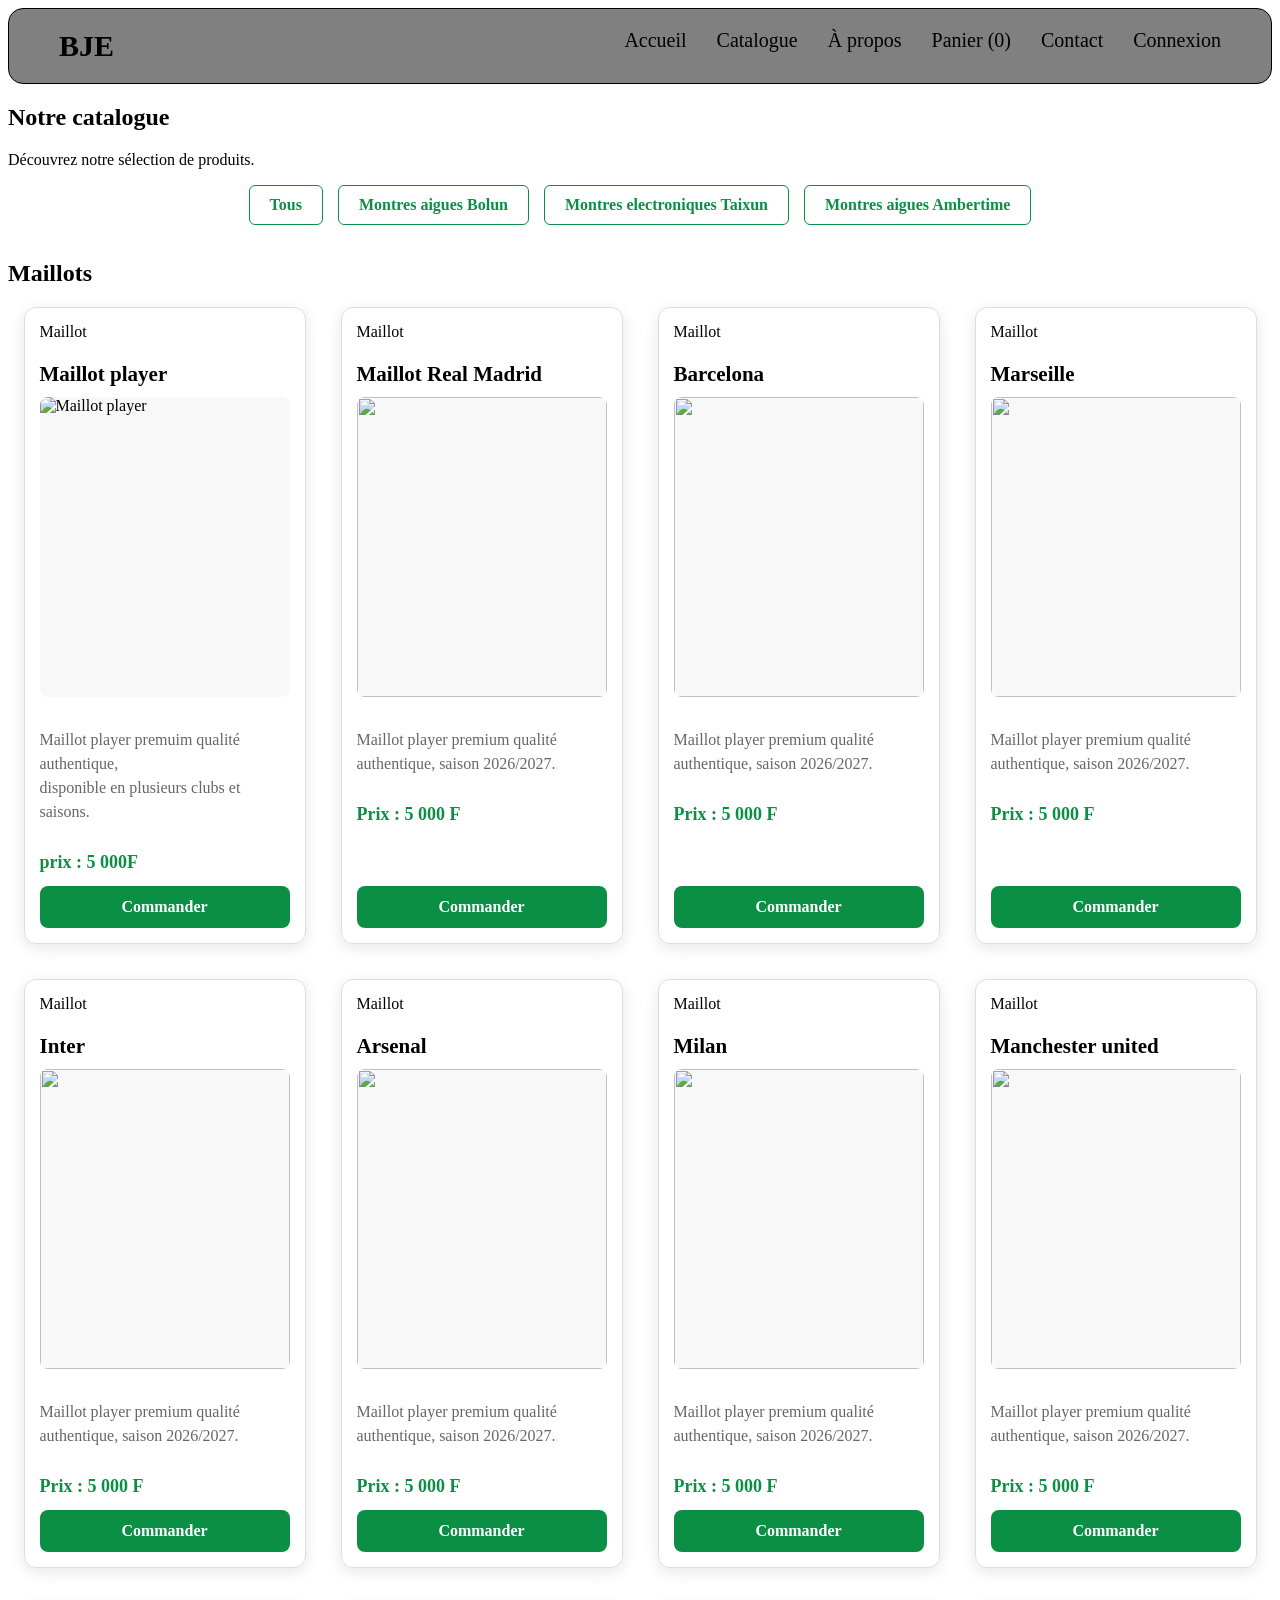
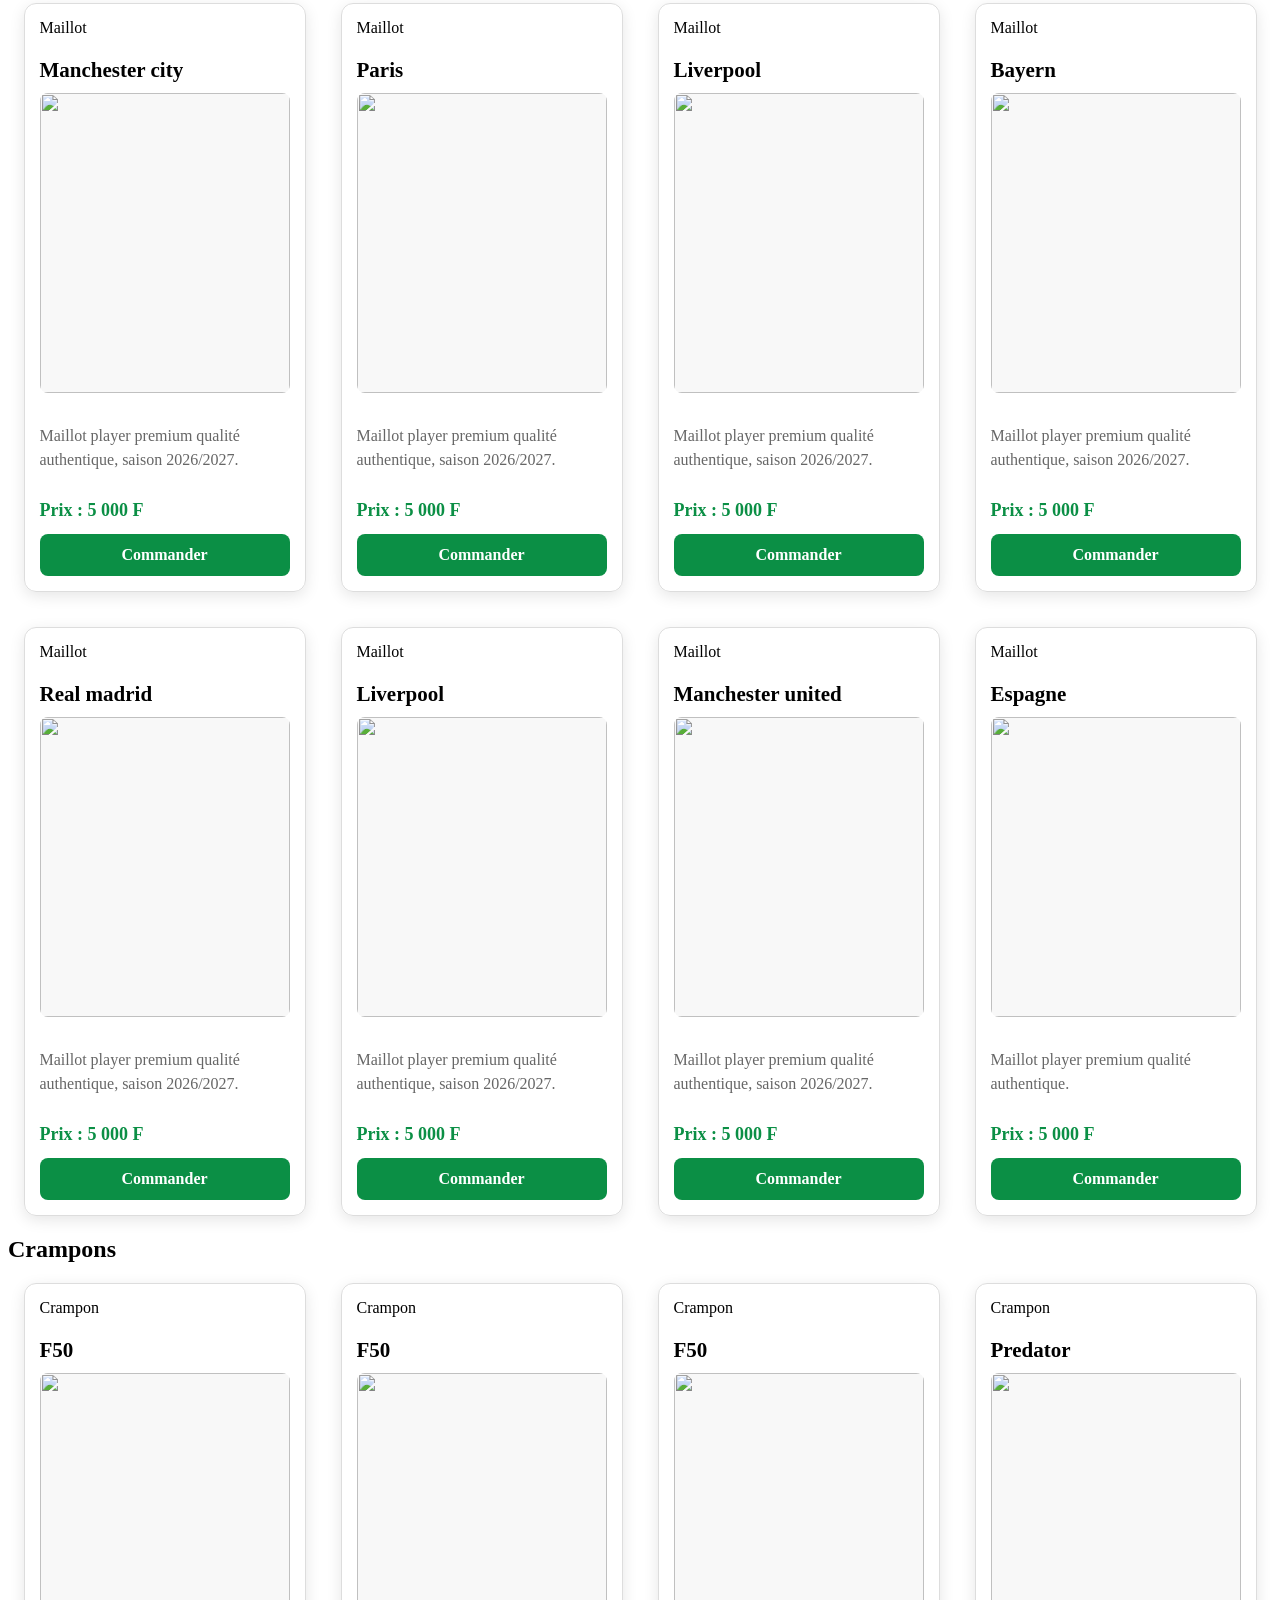
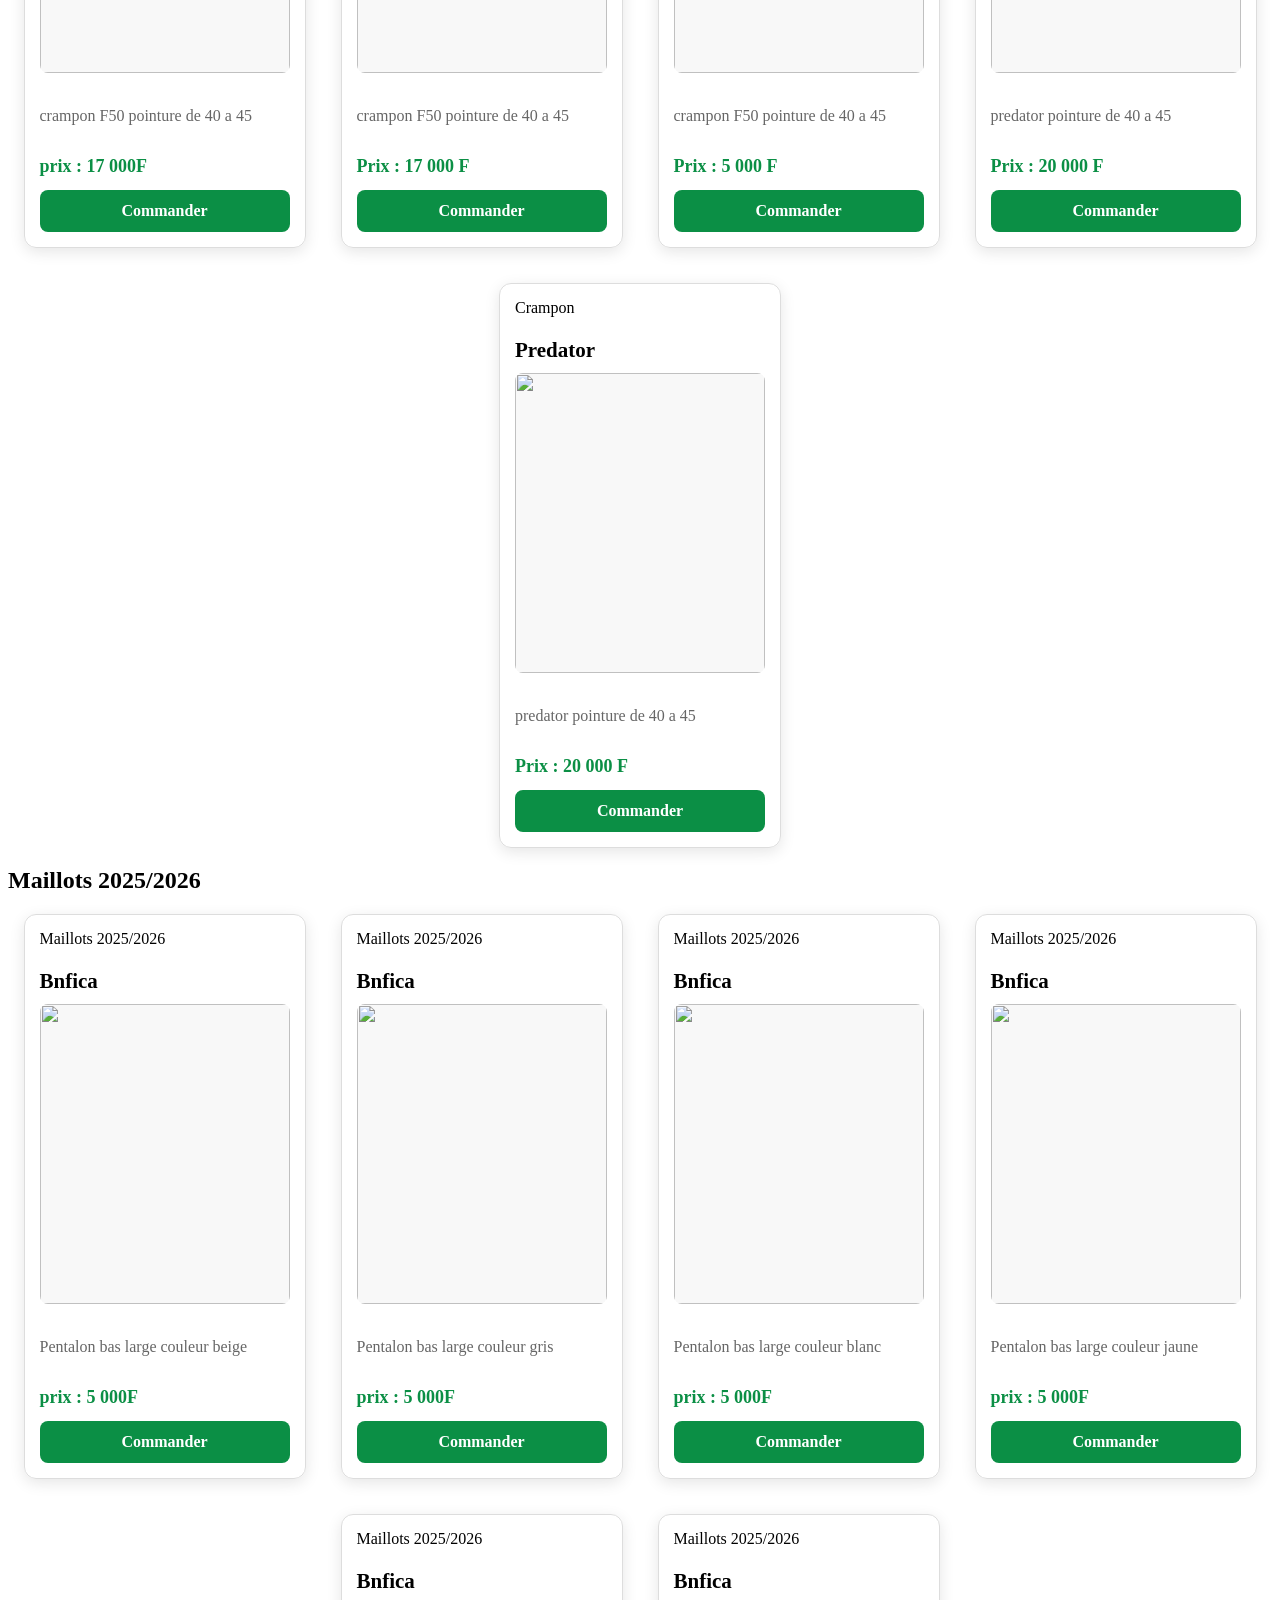
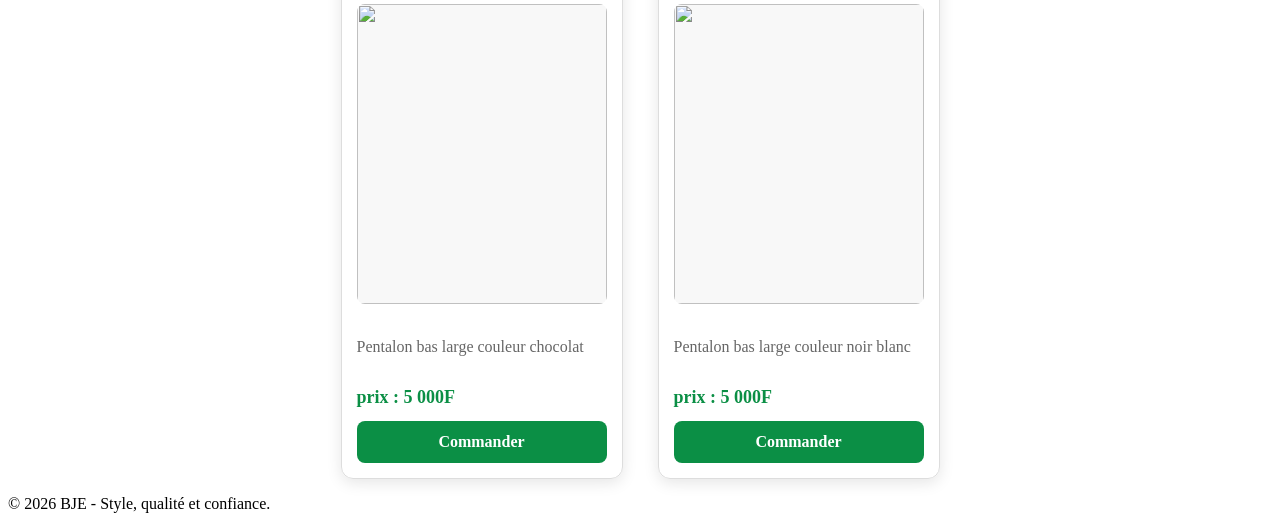
==== commit 9a83450f: "modification du catalogue" ====
--- a/catalogue.html
+++ b/catalogue.html
@@ -50,21 +50,21 @@
                 href="#"
                 data-categorie="maillot"
             >
-                Maillots saison 2026/2027
+                Montres aigues Bolun 
                 </a>
 
                 <a
                     href="#"
                     data-categorie="crampon"
-                >
-                    crampons
+                >   
+                    Montres electroniques Taixun
                 </a>
 
                 <a
                     href="#"
                     data-categorie="saison-passee"
                  >
-                    Maillots saison 2025/2026
+                    Montres aigues Ambertime
                 </a>
 
             </div>
@@ -72,7 +72,7 @@
 
         <section>
             <h2 class="titre-categorie">Maillots</h2>
-
+            
 
         <div class="produits">
 
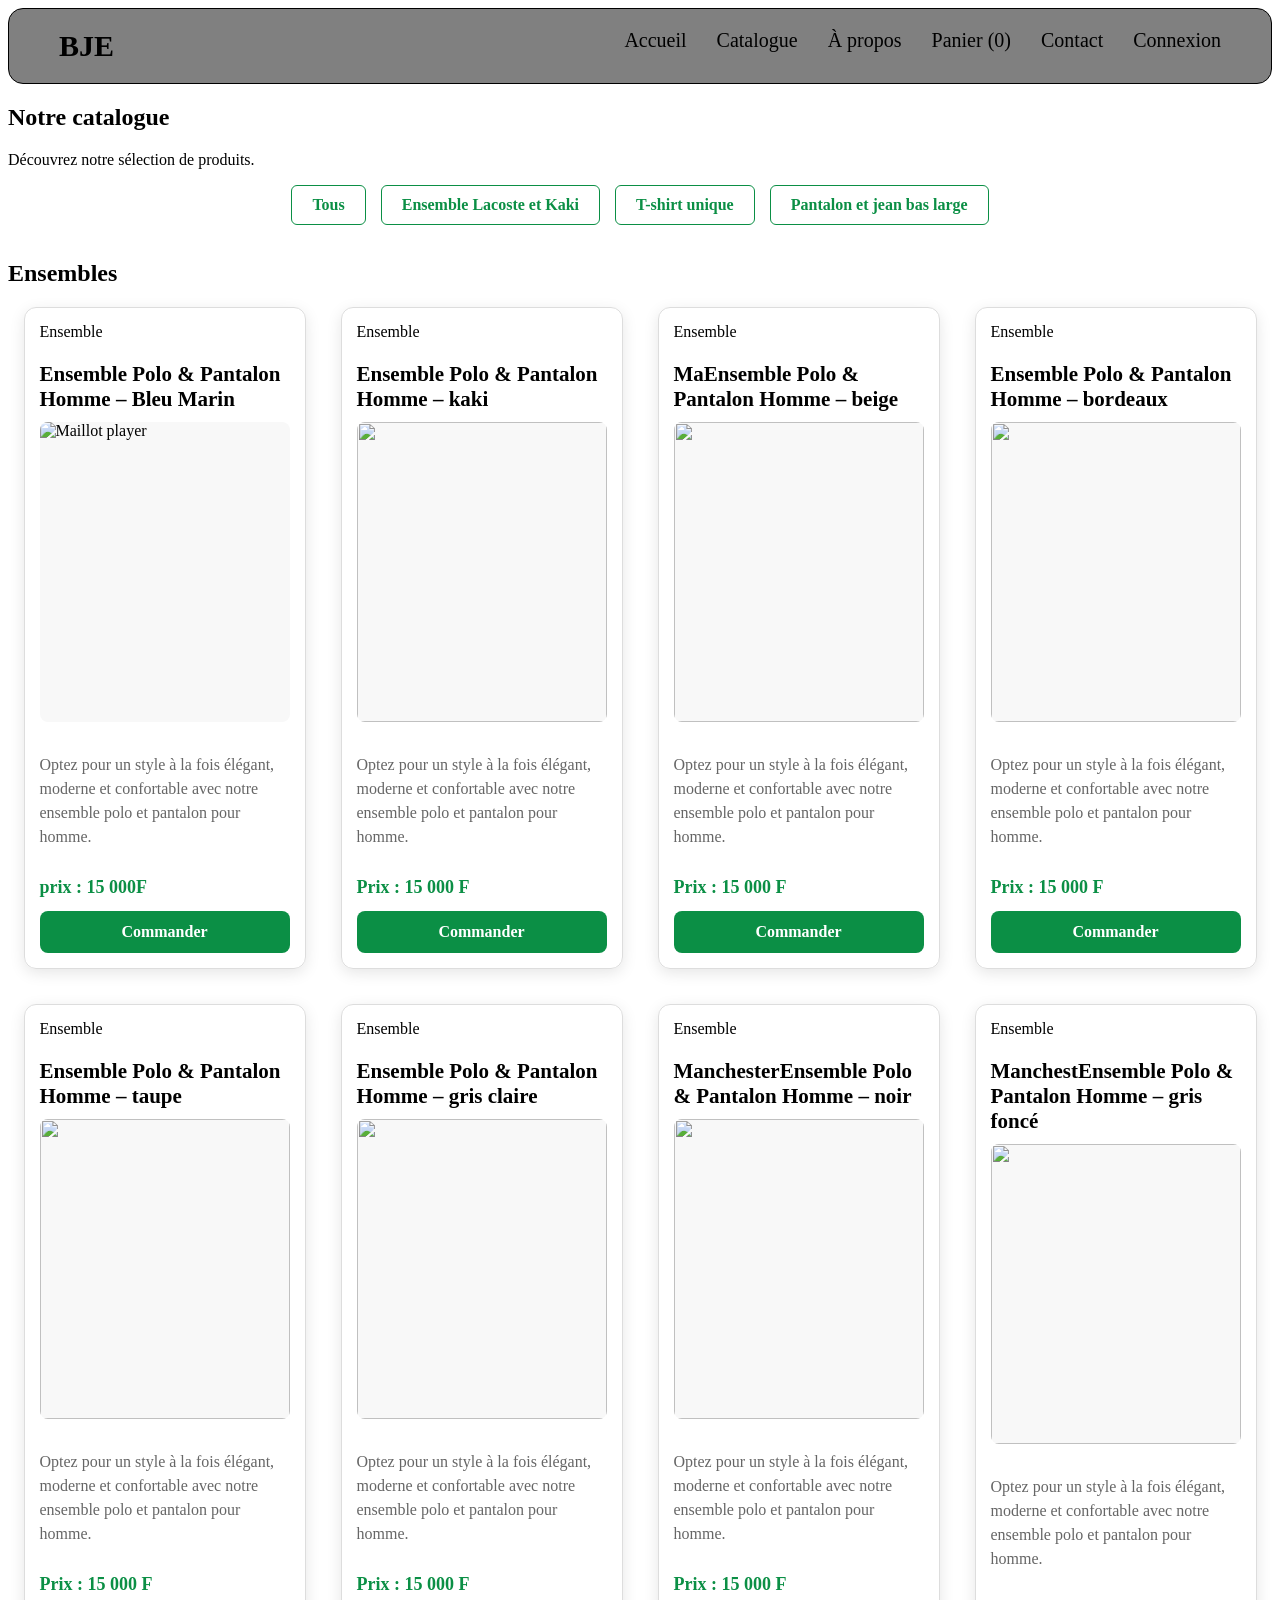
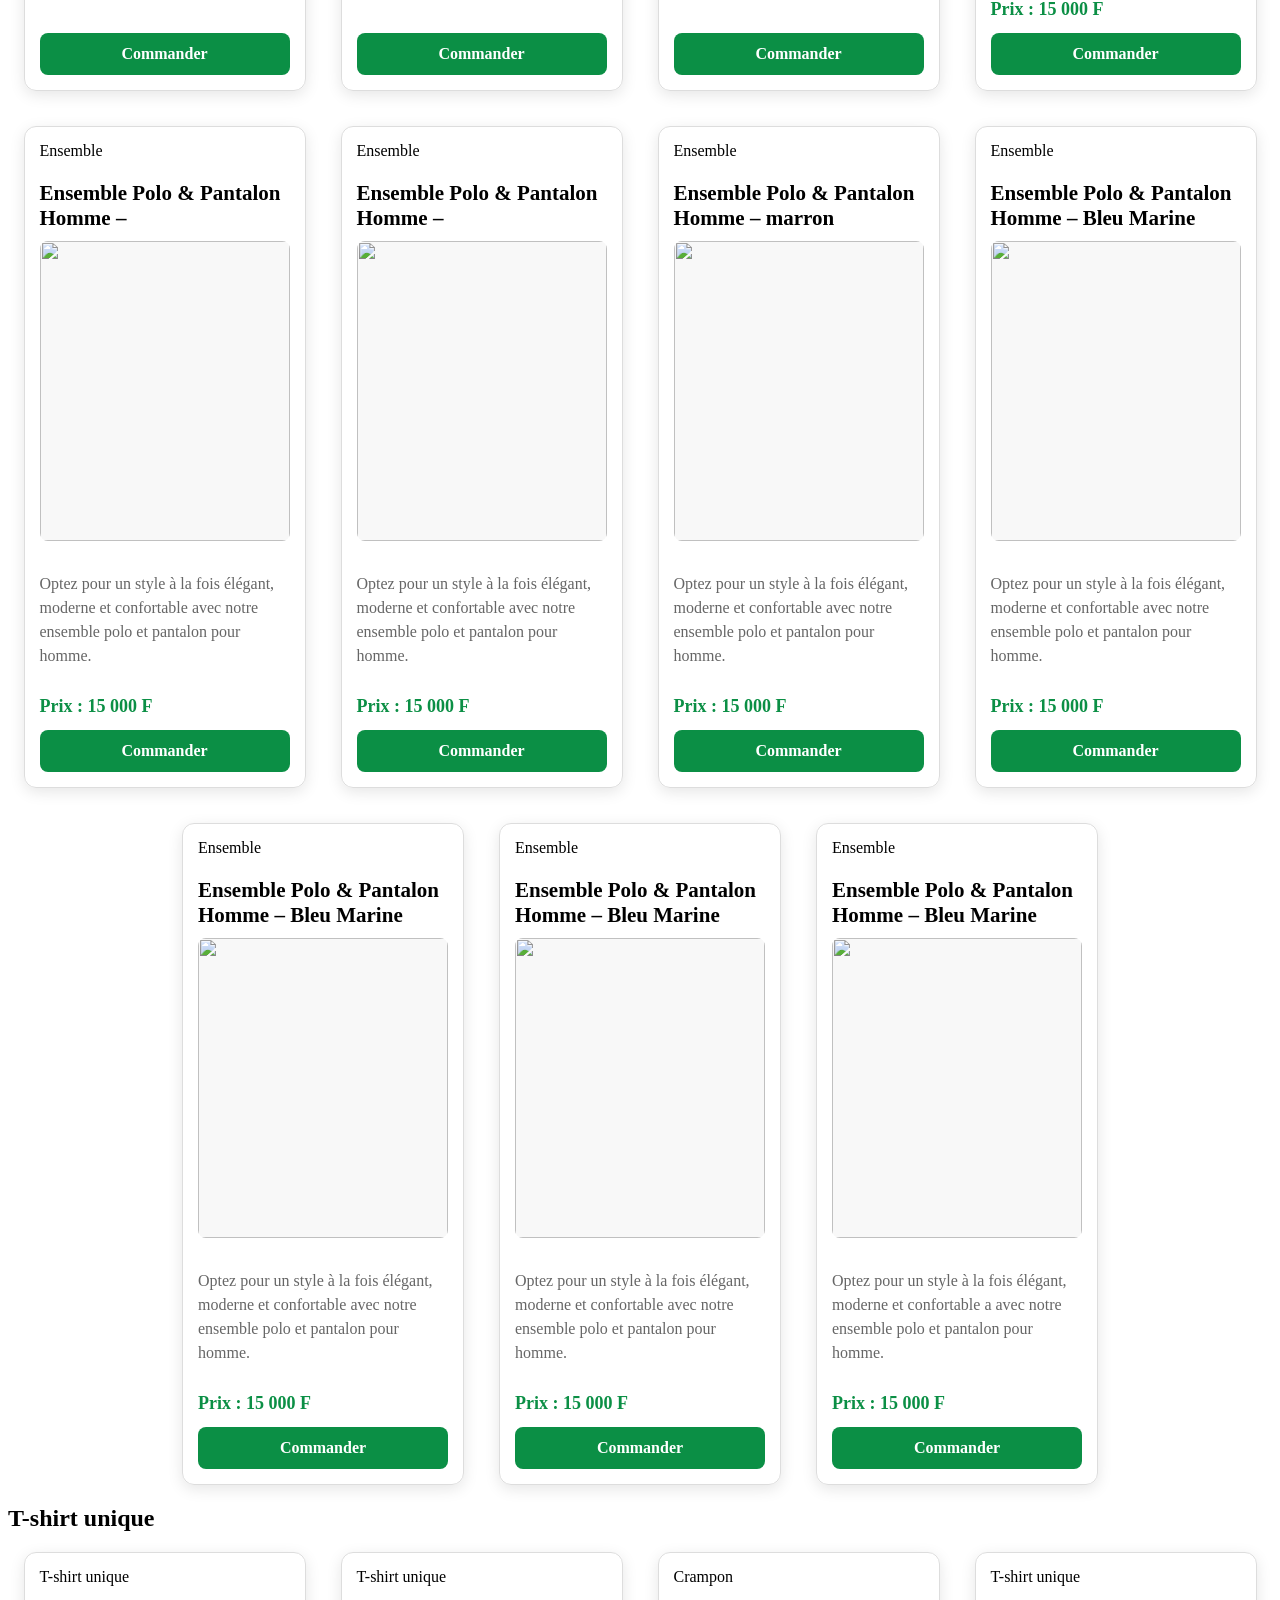
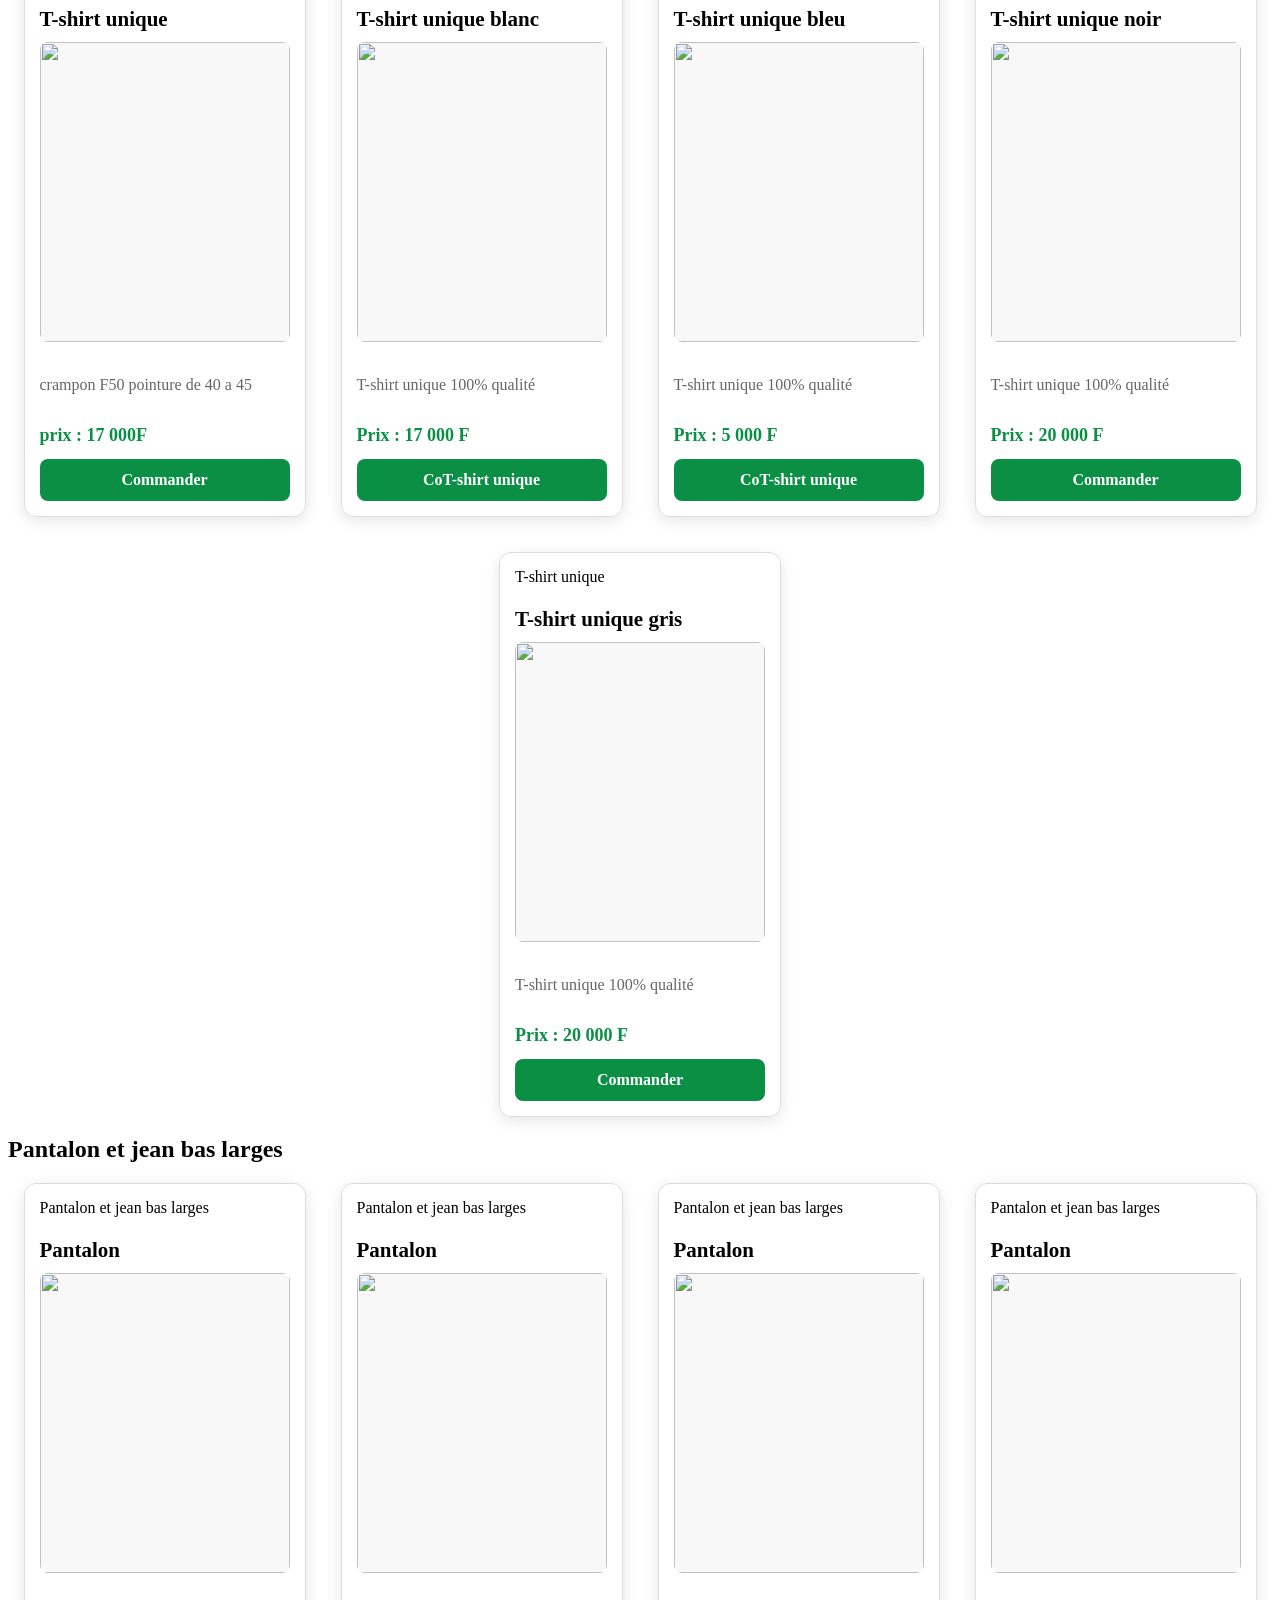
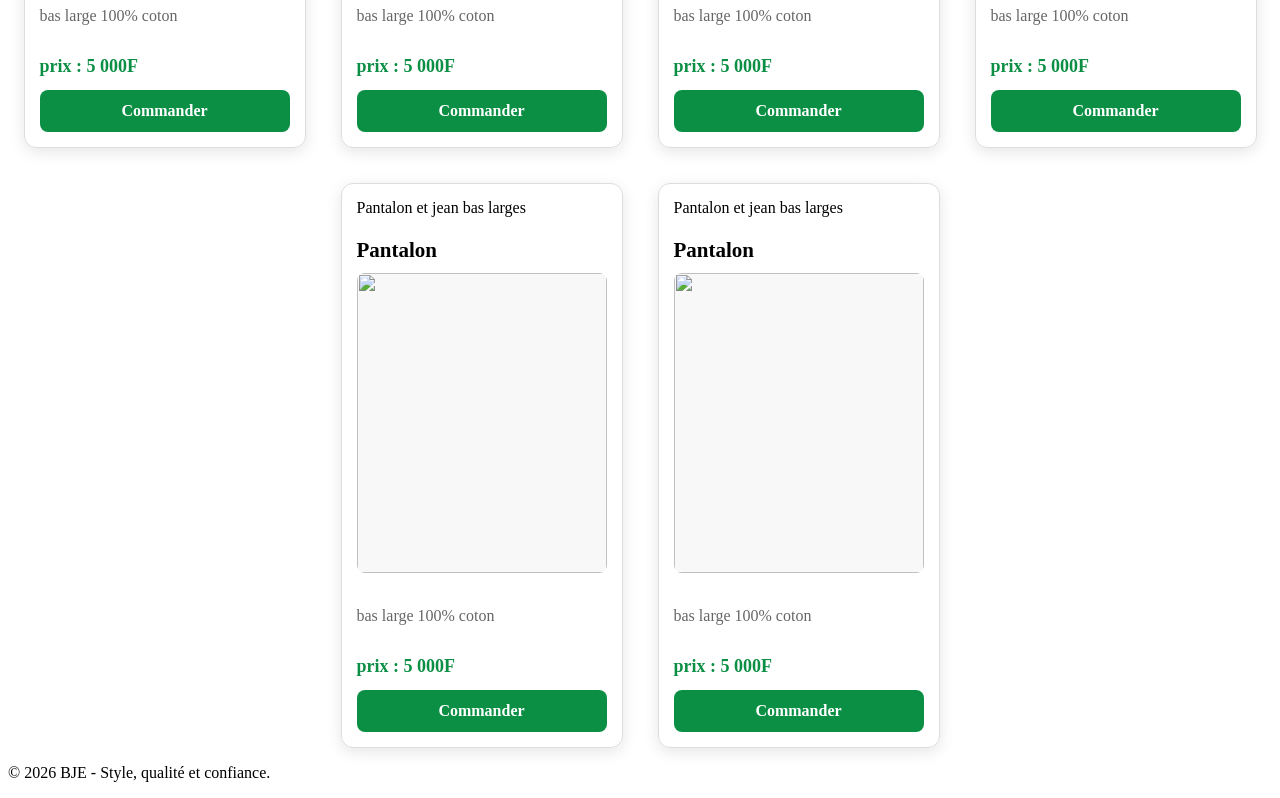
==== commit 672c3e0b: "modification du catalogue" ====
--- a/catalogue.html
+++ b/catalogue.html
@@ -50,221 +50,210 @@
                 href="#"
                 data-categorie="maillot"
             >
-                Montres aigues Bolun 
+                Ensemble Lacoste et Kaki
                 </a>
 
                 <a
                     href="#"
                     data-categorie="crampon"
                 >   
-                    Montres electroniques Taixun
+                    T-shirt unique
                 </a>
 
                 <a
                     href="#"
                     data-categorie="saison-passee"
                  >
-                    Montres aigues Ambertime
+                    Pantalon et jean bas large
                 </a>
 
             </div>
         </section>
 
         <section>
-            <h2 class="titre-categorie">Maillots</h2>
+            <h2 class="titre-categorie">Ensembles</h2>
             
 
         <div class="produits">
 
             <div class="produit maillot"> 
-                <span class="categorie">Maillot</span> 
-                <h3>Maillot player</h3> 
-                <img src="/Users/makhou/Library/Group Containers/6N38VWS5BX.ru.keepcoder.Telegram/appstore/account-16799435694143102309/postbox/media/telegram-cloud-photo-size-4-5906636839227953160-y.jpg" class="img-produit" alt="Maillot player"> 
-                <p> 
-                    Maillot player premuim qualité authentique, <br> 
-                    disponible en plusieurs clubs et saisons. 
-                </p> 
-                <p class="prix">prix : 5 000F</p> 
-                <a href="contact.html">Commander</a> 
-            </div>
-
-            <div class="produit maillot">
-                <span class="categorie">Maillot</span>
-                <h3>Maillot Real Madrid</h3>
-                <img src="/Users/makhou/Library/Group Containers/6N38VWS5BX.ru.keepcoder.Telegram/appstore/account-16799435694143102309/postbox/media/telegram-cloud-photo-size-4-5906636839227953143-y.jpg" alt="">
-                <p>
-                    Maillot player premium qualité authentique,
-                    saison 2026/2027.
-                </p>
-                <p class="prix">Prix : 5 000 F</p>
-                <a href="contact.html">Commander</a>
-            </div>
-
-            <div class="produit maillot">
-                <span class="categorie">Maillot</span>
-                <h3>Barcelona</h3>
-                <img src="/Users/makhou/Library/Group Containers/6N38VWS5BX.ru.keepcoder.Telegram/appstore/account-16799435694143102309/postbox/media/telegram-cloud-photo-size-4-5906636839227953172-y.jpg" alt="">
-                <p>
-                    Maillot player premium qualité authentique,
-                    saison 2026/2027.
-                </p>
-                <p class="prix">Prix : 5 000 F</p>
-                <a href="contact.html">Commander</a>
-            </div>
-
-            <div class="produit maillot">
-                <span class="categorie">Maillot</span>
-                <h3>Marseille</h3>
-                <img src="https://encrypted-tbn0.gstatic.com/images?q=tbn:ANd9GcQ3b8FVNBhYBp01eODDEap8xCjUvNtnsWmmS7CtWZyXXQ&s=10" alt="">
-                <p>
-                    Maillot player premium qualité authentique,
-                    saison 2026/2027.
-                </p>
-                <p class="prix">Prix : 5 000 F</p>
-                <a href="contact.html">Commander</a>
-            </div>
-
-            <div class="produit maillot">
-                <span class="categorie">Maillot</span>
-                <h3>Inter</h3>
-                <img src="/Users/makhou/Library/Group Containers/6N38VWS5BX.ru.keepcoder.Telegram/appstore/account-16799435694143102309/postbox/media/telegram-cloud-photo-size-4-5906636839227953180-y.jpg" alt="">
-                <p>
-                    Maillot player premium qualité authentique,
-                    saison 2026/2027.
-                </p>
-                <p class="prix">Prix : 5 000 F</p>
-                <a href="contact.html">Commander</a>
-            </div>
-
-            <div class="produit maillot">
-                <span class="categorie">Maillot</span>
-                <h3>Arsenal</h3>
-                <img src="/Users/makhou/Library/Group Containers/6N38VWS5BX.ru.keepcoder.Telegram/appstore/account-16799435694143102309/postbox/media/telegram-cloud-photo-size-4-5906636839227953167-y.jpg" alt="">
-                <p>
-                    Maillot player premium qualité authentique,
-                    saison 2026/2027.
-                </p>
-                <p class="prix">Prix : 5 000 F</p>
-                <a href="contact.html">Commander</a>
-            </div>
-
-            <div class="produit maillot">
-                <span class="categorie">Maillot</span>
-                <h3>Milan</h3>
-                <img src="/Users/makhou/Library/Group Containers/6N38VWS5BX.ru.keepcoder.Telegram/appstore/account-16799435694143102309/postbox/media/telegram-cloud-photo-size-4-5906636839227953155-y.jpg" alt="">
-                <p>
-                    Maillot player premium qualité authentique,
-                    saison 2026/2027.
-                </p>
-                <p class="prix">Prix : 5 000 F</p>
-                <a href="contact.html">Commander</a>
-            </div>
-
-            <div class="produit maillot">
-                <span class="categorie">Maillot</span>
-                <h3>Manchester united</h3>
-                <img src="/Users/makhou/Library/Group Containers/6N38VWS5BX.ru.keepcoder.Telegram/appstore/account-16799435694143102309/postbox/media/telegram-cloud-photo-size-4-5906636839227953144-y.jpg" alt="">
-                <p>
-                    Maillot player premium qualité authentique,
-                    saison 2026/2027.
-                </p>
-                <p class="prix">Prix : 5 000 F</p>
-                <a href="contact.html">Commander</a>
-            </div>
-
-            <div class="produit maillot">
-                <span class="categorie">Maillot</span>
-                <h3>Manchester city</h3>
-                <img src="/Users/makhou/Library/Group Containers/6N38VWS5BX.ru.keepcoder.Telegram/appstore/account-16799435694143102309/postbox/media/telegram-cloud-photo-size-4-5906636839227953150-y.jpg" alt="">
-                <p>
-                    Maillot player premium qualité authentique,
-                    saison 2026/2027.
-                </p>
-                <p class="prix">Prix : 5 000 F</p>
-                <a href="contact.html">Commander</a>
-            </div>
-
-            <div class="produit maillot">
-                <span class="categorie">Maillot</span>
-                <h3>Paris</h3>
-                <img src="/Users/makhou/Library/Group Containers/6N38VWS5BX.ru.keepcoder.Telegram/appstore/account-16799435694143102309/postbox/media/telegram-cloud-photo-size-4-5906636839227953149-y.jpg" alt="">
-                <p>
-                    Maillot player premium qualité authentique,
-                    saison 2026/2027.
-                </p>
-                <p class="prix">Prix : 5 000 F</p>
-                <a href="contact.html">Commander</a>
-            </div>
-
-            <div class="produit maillot">
-                <span class="categorie">Maillot</span>
-                <h3>Liverpool</h3>
-                <img src="/Users/makhou/Library/Group Containers/6N38VWS5BX.ru.keepcoder.Telegram/appstore/account-16799435694143102309/postbox/media/telegram-cloud-photo-size-4-5906636839227953177-y.jpg" alt="">
-                <p>
-                    Maillot player premium qualité authentique,
-                    saison 2026/2027.
-                </p>
-                <p class="prix">Prix : 5 000 F</p>
-                <a href="contact.html">Commander</a>
-            </div>
-
-            <div class="produit maillot">
-                <span class="categorie">Maillot</span>
-                <h3>Bayern</h3>
-                <img src="/Users/makhou/Library/Group Containers/6N38VWS5BX.ru.keepcoder.Telegram/appstore/account-16799435694143102309/postbox/media/telegram-cloud-photo-size-4-5906636839227953177-y.jpg" alt="">
-                <p>
-                    Maillot player premium qualité authentique,
-                    saison 2026/2027.
-                </p>
-                <p class="prix">Prix : 5 000 F</p>
-                <a href="contact.html">Commander</a>
-            </div>
-
-            <div class="produit maillot">
-                <span class="categorie">Maillot</span>
-                <h3>Real madrid</h3>
-                <img src="/Users/makhou/Library/Group Containers/6N38VWS5BX.ru.keepcoder.Telegram/appstore/account-16799435694143102309/postbox/media/telegram-cloud-photo-size-4-5906636839227953178-y.jpg" alt="">
-                <p>
-                    Maillot player premium qualité authentique,
-                    saison 2026/2027.
-                </p>
-                <p class="prix">Prix : 5 000 F</p>
-                <a href="contact.html">Commander</a>
-            </div>
-
-            <div class="produit maillot">
-                <span class="categorie">Maillot</span>
-                <h3>Liverpool</h3>
-                <img src="/Users/makhou/Library/Group Containers/6N38VWS5BX.ru.keepcoder.Telegram/appstore/account-16799435694143102309/postbox/media/telegram-cloud-photo-size-4-5906636839227953154-y.jpg" alt="">
-                <p>
-                    Maillot player premium qualité authentique,
-                    saison 2026/2027.
-                </p>
-                <p class="prix">Prix : 5 000 F</p>
-                <a href="contact.html">Commander</a>
-            </div>
-
-            <div class="produit maillot">
-                <span class="categorie">Maillot</span>
-                <h3>Manchester united</h3>
-                <img src="/Users/makhou/Library/Group Containers/6N38VWS5BX.ru.keepcoder.Telegram/appstore/account-16799435694143102309/postbox/media/telegram-cloud-photo-size-4-5906636839227953133-y.jpg" alt="">
-                <p>
-                    Maillot player premium qualité authentique,
-                    saison 2026/2027.
-                </p>
-                <p class="prix">Prix : 5 000 F</p>
-                <a href="contact.html">Commander</a>
-            </div>
-
-            <div class="produit maillot">
-                <span class="categorie">Maillot</span>
-                <h3>Espagne</h3>
-                <img src="/Users/makhou/Library/Group Containers/6N38VWS5BX.ru.keepcoder.Telegram/appstore/account-16799435694143102309/postbox/media/telegram-cloud-photo-size-4-5906636839227953130-y.jpg" alt="">
-                <p>
-                    Maillot player premium qualité authentique.
-                    
-                </p>
-                <p class="prix">Prix : 5 000 F</p>
+                <span class="categorie">Ensemble</span> 
+                <h3>Ensemble Polo & Pantalon Homme – Bleu Marin</h3> 
+                <img src="/Users/makhou/Library/Group Containers/6N38VWS5BX.ru.keepcoder.Telegram/appstore/account-16799435694143102309/postbox/media/telegram-cloud-photo-size-4-5922717450187247543-y.jpg" class="img-produit" alt="Maillot player"> 
+                <p> 
+                    Optez pour un style à la fois élégant, moderne et confortable 
+                    avec notre ensemble polo et pantalon pour homme.
+                </p> 
+                <p class="prix">prix : 15 000F</p> 
+                <a href="contact.html">Commander</a> 
+            </div>
+
+            <div class="produit maillot">
+                <span class="categorie">Ensemble</span>
+                <h3>Ensemble Polo & Pantalon Homme – kaki</h3>
+                <img src="/Users/makhou/Library/Group Containers/6N38VWS5BX.ru.keepcoder.Telegram/appstore/account-16799435694143102309/postbox/media/telegram-cloud-photo-size-4-5922717450187247514-y.jpg" alt="">
+                <p>
+                    Optez pour un style à la fois élégant, moderne et confortable 
+                    avec notre ensemble polo et pantalon pour homme.
+                </p>
+                <p class="prix">Prix : 15 000 F</p>
+                <a href="contact.html">Commander</a>
+            </div>
+
+
+            <div class="produit maillot">
+                <span class="categorie">Ensemble</span>
+                <h3>MaEnsemble Polo & Pantalon Homme – beige</h3>
+                <img src="/Users/makhou/Library/Group Containers/6N38VWS5BX.ru.keepcoder.Telegram/appstore/account-16799435694143102309/postbox/media/telegram-cloud-photo-size-4-5922717450187247538-y.jpg" alt="">
+                <p>
+                    Optez pour un style à la fois élégant, moderne et confortable 
+                    avec notre ensemble polo et pantalon pour homme.
+                </p>
+                <p class="prix">Prix : 15 000 F</p>
+                <a href="contact.html">Commander</a>
+            </div>
+
+            <div class="produit maillot">
+                <span class="categorie">Ensemble</span>
+                <h3>Ensemble Polo & Pantalon Homme – bordeaux</h3>
+                <img src="/Users/makhou/Library/Group Containers/6N38VWS5BX.ru.keepcoder.Telegram/appstore/account-16799435694143102309/postbox/media/telegram-cloud-photo-size-4-5922717450187247539-y.jpg" alt="">
+                <p>
+                    Optez pour un style à la fois élégant, moderne et confortable 
+                    avec notre ensemble polo et pantalon pour homme.
+                </p>
+                <p class="prix">Prix : 15 000 F</p>
+                <a href="contact.html">Commander</a>
+            </div>
+
+            <div class="produit maillot">
+                <span class="categorie">Ensemble</span>
+                <h3>Ensemble Polo & Pantalon Homme – taupe</h3>
+                <img src="/Users/makhou/Library/Group Containers/6N38VWS5BX.ru.keepcoder.Telegram/appstore/account-16799435694143102309/postbox/media/telegram-cloud-photo-size-4-5922717450187247540-y.jpg" alt="">
+                <p>
+                    Optez pour un style à la fois élégant, moderne et confortable 
+                    avec notre ensemble polo et pantalon pour homme.
+                </p>
+                <p class="prix">Prix : 15 000 F</p>
+                <a href="contact.html">Commander</a>
+            </div>
+
+            <div class="produit maillot">
+                <span class="categorie">Ensemble</span>
+                <h3>Ensemble Polo & Pantalon Homme – gris claire</h3>
+                <img src="/Users/makhou/Library/Group Containers/6N38VWS5BX.ru.keepcoder.Telegram/appstore/account-16799435694143102309/postbox/media/telegram-cloud-photo-size-4-5922717450187247541-y.jpg" alt="">
+                <p>
+                    Optez pour un style à la fois élégant, moderne et confortable 
+                    avec notre ensemble polo et pantalon pour homme.
+                </p>
+                <p class="prix">Prix : 15 000 F</p>
+                <a href="contact.html">Commander</a>
+            </div>
+
+            <div class="produit maillot">
+                <span class="categorie">Ensemble</span>
+                <h3>ManchesterEnsemble Polo & Pantalon Homme – noir</h3>
+                <img src="/Users/makhou/Library/Group Containers/6N38VWS5BX.ru.keepcoder.Telegram/appstore/account-16799435694143102309/postbox/media/telegram-cloud-photo-size-4-5922717450187247542-y.jpg" alt="">
+                <p>
+                    Optez pour un style à la fois élégant, moderne et confortable 
+                    avec notre ensemble polo et pantalon pour homme.
+                </p>
+                <p class="prix">Prix : 15 000 F</p>
+                <a href="contact.html">Commander</a>
+            </div>
+
+            <div class="produit maillot">
+                <span class="categorie">Ensemble</span>
+                <h3>ManchestEnsemble Polo & Pantalon Homme – gris foncé</h3>
+                <img src="/Users/makhou/Library/Group Containers/6N38VWS5BX.ru.keepcoder.Telegram/appstore/account-16799435694143102309/postbox/media/telegram-cloud-photo-size-4-5922717450187247545-y.jpg" alt="">
+                <p>
+                    Optez pour un style à la fois élégant, moderne et confortable 
+                    avec notre ensemble polo et pantalon pour homme.
+                </p>
+                <p class="prix">Prix : 15 000 F</p>
+                <a href="contact.html">Commander</a>
+            </div>
+
+            <div class="produit maillot">
+                <span class="categorie">Ensemble</span>
+                <h3>Ensemble Polo & Pantalon Homme – </h3>
+                <img src="/Users/makhou/Library/Group Containers/6N38VWS5BX.ru.keepcoder.Telegram/appstore/account-16799435694143102309/postbox/media/telegram-cloud-photo-size-4-5922717450187247513-y.jpg" alt="">
+                <p>
+                    Optez pour un style à la fois élégant, moderne et confortable 
+                    avec notre ensemble polo et pantalon pour homme.
+                </p>
+                <p class="prix">Prix : 15 000 F</p>
+                <a href="contact.html">Commander</a>
+            </div>
+
+            <div class="produit maillot">
+                <span class="categorie">Ensemble</span>
+                <h3>Ensemble Polo & Pantalon Homme – </h3>
+                <img src="/Users/makhou/Library/Group Containers/6N38VWS5BX.ru.keepcoder.Telegram/appstore/account-16799435694143102309/postbox/media/telegram-cloud-photo-size-4-5922717450187247515-y.jpg" alt="">
+                <p>
+                    Optez pour un style à la fois élégant, moderne et confortable 
+                    avec notre ensemble polo et pantalon pour homme.
+                </p>
+                <p class="prix">Prix : 15 000 F</p>
+                <a href="contact.html">Commander</a>
+            </div>
+            
+            <div class="produit maillot">
+                <span class="categorie">Ensemble</span>
+                <h3>Ensemble Polo & Pantalon Homme – marron</h3>
+                <img src="/Users/makhou/Library/Group Containers/6N38VWS5BX.ru.keepcoder.Telegram/appstore/account-16799435694143102309/postbox/media/telegram-cloud-photo-size-4-5922717450187247537-y.jpg" alt="">
+                <p>
+                    Optez pour un style à la fois élégant, moderne et confortable 
+                    avec notre ensemble polo et pantalon pour homme.
+                </p>
+                <p class="prix">Prix : 15 000 F</p>
+                <a href="contact.html">Commander</a>
+            </div>
+
+            <div class="produit maillot">
+                <span class="categorie">Ensemble</span>
+                <h3>Ensemble Polo & Pantalon Homme – Bleu Marine</h3>
+                <img src="" alt="">
+                <p>
+                    Optez pour un style à la fois élégant, moderne et confortable avec 
+                    notre ensemble polo et pantalon pour homme.
+                </p>
+                <p class="prix">Prix : 15 000 F</p>
+                <a href="contact.html">Commander</a>
+            </div>
+
+            <div class="produit maillot">
+                <span class="categorie">Ensemble</span>
+                <h3>Ensemble Polo & Pantalon Homme – Bleu Marine</h3>
+                <img src="" alt="">
+                <p>
+                    Optez pour un style à la fois élégant, moderne et confortable 
+                    avec notre ensemble polo et pantalon pour homme.
+                </p>
+                <p class="prix">Prix : 15 000 F</p>
+                <a href="contact.html">Commander</a>
+            </div>
+
+            <div class="produit maillot">
+                <span class="categorie">Ensemble</span>
+                <h3>Ensemble Polo & Pantalon Homme – Bleu Marine</h3>
+                <img src="" alt="">
+                <p>
+                    Optez pour un style à la fois élégant, moderne et confortable 
+                    avec notre ensemble polo et pantalon pour homme.
+                </p>
+                <p class="prix">Prix : 15 000 F</p>
+                <a href="contact.html">Commander</a>
+            </div>
+
+            <div class="produit maillot">
+                <span class="categorie">Ensemble</span>
+                <h3>Ensemble Polo & Pantalon Homme – Bleu Marine</h3>
+                <img src="" alt="">
+                <p>
+                    Optez pour un style à la fois élégant, moderne et confortable a
+                    avec notre ensemble polo et pantalon pour homme.
+                </p>   
+                <p class="prix">Prix : 15 000 F</p>
                 <a href="contact.html">Commander</a>
             </div>
 
@@ -272,14 +261,14 @@
         </div>
 
 
-            <h2 class="titre-categorie">Crampons</h2>
+            <h2 class="titre-categorie">T-shirt unique</h2>
 
         <div class="produits">
             
             <div class="produit crampon">
-                <span class="categorie">Crampon</span> 
-                <h3>F50</h3> 
-                <img src="/Users/makhou/Library/Group Containers/6N38VWS5BX.ru.keepcoder.Telegram/appstore/account-16799435694143102309/postbox/media/telegram-cloud-photo-size-4-5918187900367474516-y.jpg" class="img-produit" alt="">
+                <span class="categorie">T-shirt unique</span> 
+                <h3>T-shirt unique </h3> 
+                <img src="/Users/makhou/Library/Group Containers/6N38VWS5BX.ru.keepcoder.Telegram/appstore/account-16799435694143102309/postbox/media/telegram-cloud-photo-size-4-5922717450187247573-y.jpg" class="img-produit" alt="">
                 <p> 
                    crampon F50 pointure de 40 a 45
                 </p> 
@@ -288,44 +277,44 @@
             </div>
        
             <div class="produit crampon">   
-                <span class="categorie">Crampon</span>
-                <h3>F50</h3>
-                <img src="/Users/makhou/Library/Group Containers/6N38VWS5BX.ru.keepcoder.Telegram/appstore/account-16799435694143102309/postbox/media/telegram-cloud-photo-size-4-5918187900367474517-y.jpg" alt="">
-                <p>
-                   crampon F50 pointure de 40 a 45
+                <span class="categorie">T-shirt unique</span>
+                <h3>T-shirt unique blanc</h3>
+                <img src="/Users/makhou/Library/Group Containers/6N38VWS5BX.ru.keepcoder.Telegram/appstore/account-16799435694143102309/postbox/media/telegram-cloud-photo-size-4-5922717450187247574-y.jpg" alt="">
+                <p>
+                   T-shirt unique 100% qualité
                 </p>
                 <p class="prix">Prix : 17 000 F</p>
-                <a href="contact.html">Commander</a>
+                <a href="contact.html">CoT-shirt unique</a>
             </div>
 
              <div class="produit crampon">   
                 <span class="categorie">Crampon</span>
-                <h3>F50</h3>
-                <img src="/Users/makhou/Library/Group Containers/6N38VWS5BX.ru.keepcoder.Telegram/appstore/account-16799435694143102309/postbox/media/telegram-cloud-photo-size-4-5918187900367474518-y.jpg" alt="">
-                <p>
-                   crampon F50 pointure de 40 a 45
+                <h3>T-shirt unique bleu</h3>
+                <img src="https://encrypted-tbn0.gstatic.com/images?q=tbn:ANd9GcRn7w54FqEVab_VQHpOajfn1EJx2-ysELlNY5EjUbBuuA&s=10" alt="">
+                <p>
+                   T-shirt unique 100% qualité
                 </p>
                 <p class="prix">Prix : 5 000 F</p>
-                <a href="contact.html">Commander</a>
+                <a href="contact.html">CoT-shirt unique</a>
             </div>
 
              <div class="produit crampon">   
-                <span class="categorie">Crampon</span>
-                <h3>Predator</h3>
-                <img src="/Users/makhou/Library/Group Containers/6N38VWS5BX.ru.keepcoder.Telegram/appstore/account-16799435694143102309/postbox/media/telegram-cloud-photo-size-4-5918187900367474519-y.jpg" alt="">
-                <p>
-                    predator pointure de 40 a 45
+                <span class="categorie">T-shirt unique</span>
+                <h3>T-shirt unique noir</h3>
+                <img src="https://encrypted-tbn0.gstatic.com/images?q=tbn:ANd9GcT1m5uJ-tm8xooFHWyZGb7BjRVB7kmdMxZrSa7JE-1ZXA&s=10" alt="">
+                <p>
+                    T-shirt unique 100% qualité
                 </p>
                 <p class="prix">Prix : 20 000 F</p>
                 <a href="contact.html">Commander</a>
             </div>
 
              <div class="produit crampon">   
-                <span class="categorie">Crampon</span>
-                <h3>Predator</h3>
-                <img src="/Users/makhou/Library/Group Containers/6N38VWS5BX.ru.keepcoder.Telegram/appstore/account-16799435694143102309/postbox/media/telegram-cloud-photo-size-4-5918187900367474520-y.jpg" alt="">
-                <p>
-                    predator pointure de 40 a 45
+                <span class="categorie">T-shirt unique</span>
+                <h3>T-shirt unique gris</h3>
+                <img src="https://encrypted-tbn0.gstatic.com/images?q=tbn:ANd9GcSoBKoxJrmF8SaXoEAE3E_aObbAkcSxrw_OvH1cl6DgoA&s=10" alt="">
+                <p>
+                    T-shirt unique 100% qualité
                 </p>
                 <p class="prix">Prix : 20 000 F</p>
                 <a href="contact.html">Commander</a>
@@ -334,71 +323,71 @@
         </div>
 
 
-            <h2 class="titre-categorie">Maillots 2025/2026</h2>
+            <h2 class="titre-categorie">Pantalon et jean bas larges</h2>
 
         <div class="produits">
 
             <div class="produit saison-passee">
-                <span class="categorie">Maillots 2025/2026</span> 
-                <h3>Bnfica</h3> 
-                <img src="" class="img-produit" alt="">
-                <p> 
-                   Pentalon bas large couleur beige
-                </p> 
-                <p class="prix">prix : 5 000F</p> 
-                <a href="contact.html">Commander</a> 
-            </div>
-
-            <div class="produit saison-passee">
-                <span class="categorie">Maillots 2025/2026</span> 
-                <h3>Bnfica</h3> 
-                <img src="" alt="">
-                <p> 
-                   Pentalon bas large couleur gris
-                </p> 
-                <p class="prix">prix : 5 000F</p> 
-                <a href="contact.html">Commander</a> 
-            </div>
-
-            <div class="produit saison-passee">
-                <span class="categorie">Maillots 2025/2026</span> 
-                <h3>Bnfica</h3> 
-                <img src="" alt="">
-                <p> 
-                   Pentalon bas large couleur blanc
-                </p> 
-                <p class="prix">prix : 5 000F</p> 
-                <a href="contact.html">Commander</a> 
-            </div>
-
-            <div class="produit saison-passee">
-                <span class="categorie">Maillots 2025/2026</span> 
-                <h3>Bnfica</h3> 
-                <img src="" alt="">
-                <p> 
-                   Pentalon bas large couleur jaune
-                </p> 
-                <p class="prix">prix : 5 000F</p> 
-                <a href="contact.html">Commander</a> 
-            </div>
-
-            <div class="produit saison-passee">
-                <span class="categorie">Maillots 2025/2026</span> 
-                <h3>Bnfica</h3> 
-                <img src="" alt="">
-                <p> 
-                   Pentalon bas large couleur chocolat
-                </p> 
-                <p class="prix">prix : 5 000F</p> 
-                <a href="contact.html">Commander</a> 
-            </div>
-
-            <div class="produit saison-passee">
-                <span class="categorie">Maillots 2025/2026</span> 
-                <h3>Bnfica</h3> 
-                <img src="" alt="">
-                <p> 
-                   Pentalon bas large couleur noir blanc
+                <span class="categorie">Pantalon et jean bas larges</span> 
+                <h3>Pantalon</h3> 
+                <img src="/Users/makhou/Library/Group Containers/6N38VWS5BX.ru.keepcoder.Telegram/appstore/account-16799435694143102309/postbox/media/telegram-cloud-photo-size-4-5922717450187247577-y.jpg" class="img-produit" alt="">
+                <p> 
+                    bas large 100% coton
+                </p> 
+                <p class="prix">prix : 5 000F</p> 
+                <a href="contact.html">Commander</a> 
+            </div>
+
+            <div class="produit saison-passee">
+                <span class="categorie">Pantalon et jean bas larges</span> 
+                <h3>Pantalon</h3> 
+                <img src="/Users/makhou/Library/Group Containers/6N38VWS5BX.ru.keepcoder.Telegram/appstore/account-16799435694143102309/postbox/media/telegram-cloud-photo-size-4-5922717450187247578-y.jpg" alt="">
+                <p> 
+                   bas large 100% coton
+                </p> 
+                <p class="prix">prix : 5 000F</p> 
+                <a href="contact.html">Commander</a> 
+            </div>
+
+            <div class="produit saison-passee">
+                <span class="categorie">Pantalon et jean bas larges</span> 
+                <h3>Pantalon</h3> 
+                <img src="/Users/makhou/Library/Group Containers/6N38VWS5BX.ru.keepcoder.Telegram/appstore/account-16799435694143102309/postbox/media/telegram-cloud-photo-size-4-5922717450187247580-y.jpg" alt="">
+                <p> 
+                   bas large 100% coton
+                </p> 
+                <p class="prix">prix : 5 000F</p> 
+                <a href="contact.html">Commander</a> 
+            </div>
+
+            <div class="produit saison-passee">
+                <span class="categorie">Pantalon et jean bas larges</span> 
+                <h3>Pantalon</h3> 
+                <img src="/Users/makhou/Library/Group Containers/6N38VWS5BX.ru.keepcoder.Telegram/appstore/account-16799435694143102309/postbox/media/telegram-cloud-photo-size-4-5922717450187247579-y.jpg" alt="">
+                <p> 
+                    bas large 100% coton
+                </p> 
+                <p class="prix">prix : 5 000F</p> 
+                <a href="contact.html">Commander</a> 
+            </div>
+
+            <div class="produit saison-passee">
+                <span class="categorie">Pantalon et jean bas larges</span> 
+                <h3>Pantalon</h3> 
+                <img src="/Users/makhou/Library/Group Containers/6N38VWS5BX.ru.keepcoder.Telegram/appstore/account-16799435694143102309/postbox/media/telegram-cloud-photo-size-4-5922717450187247581-y.jpg" alt="">
+                <p> 
+                    bas large 100% coton
+                </p> 
+                <p class="prix">prix : 5 000F</p> 
+                <a href="contact.html">Commander</a> 
+            </div>
+
+            <div class="produit saison-passee">
+                <span class="categorie">Pantalon et jean bas larges</span> 
+                <h3>Pantalon</h3> 
+                <img src="/Users/makhou/Library/Group Containers/6N38VWS5BX.ru.keepcoder.Telegram/appstore/account-16799435694143102309/postbox/media/telegram-cloud-photo-size-4-5922717450187247581-y.jpg" alt="">
+                <p> 
+                    bas large 100% coton
                 </p> 
                 <p class="prix">prix : 5 000F</p> 
                 <a href="contact.html">Commander</a> 
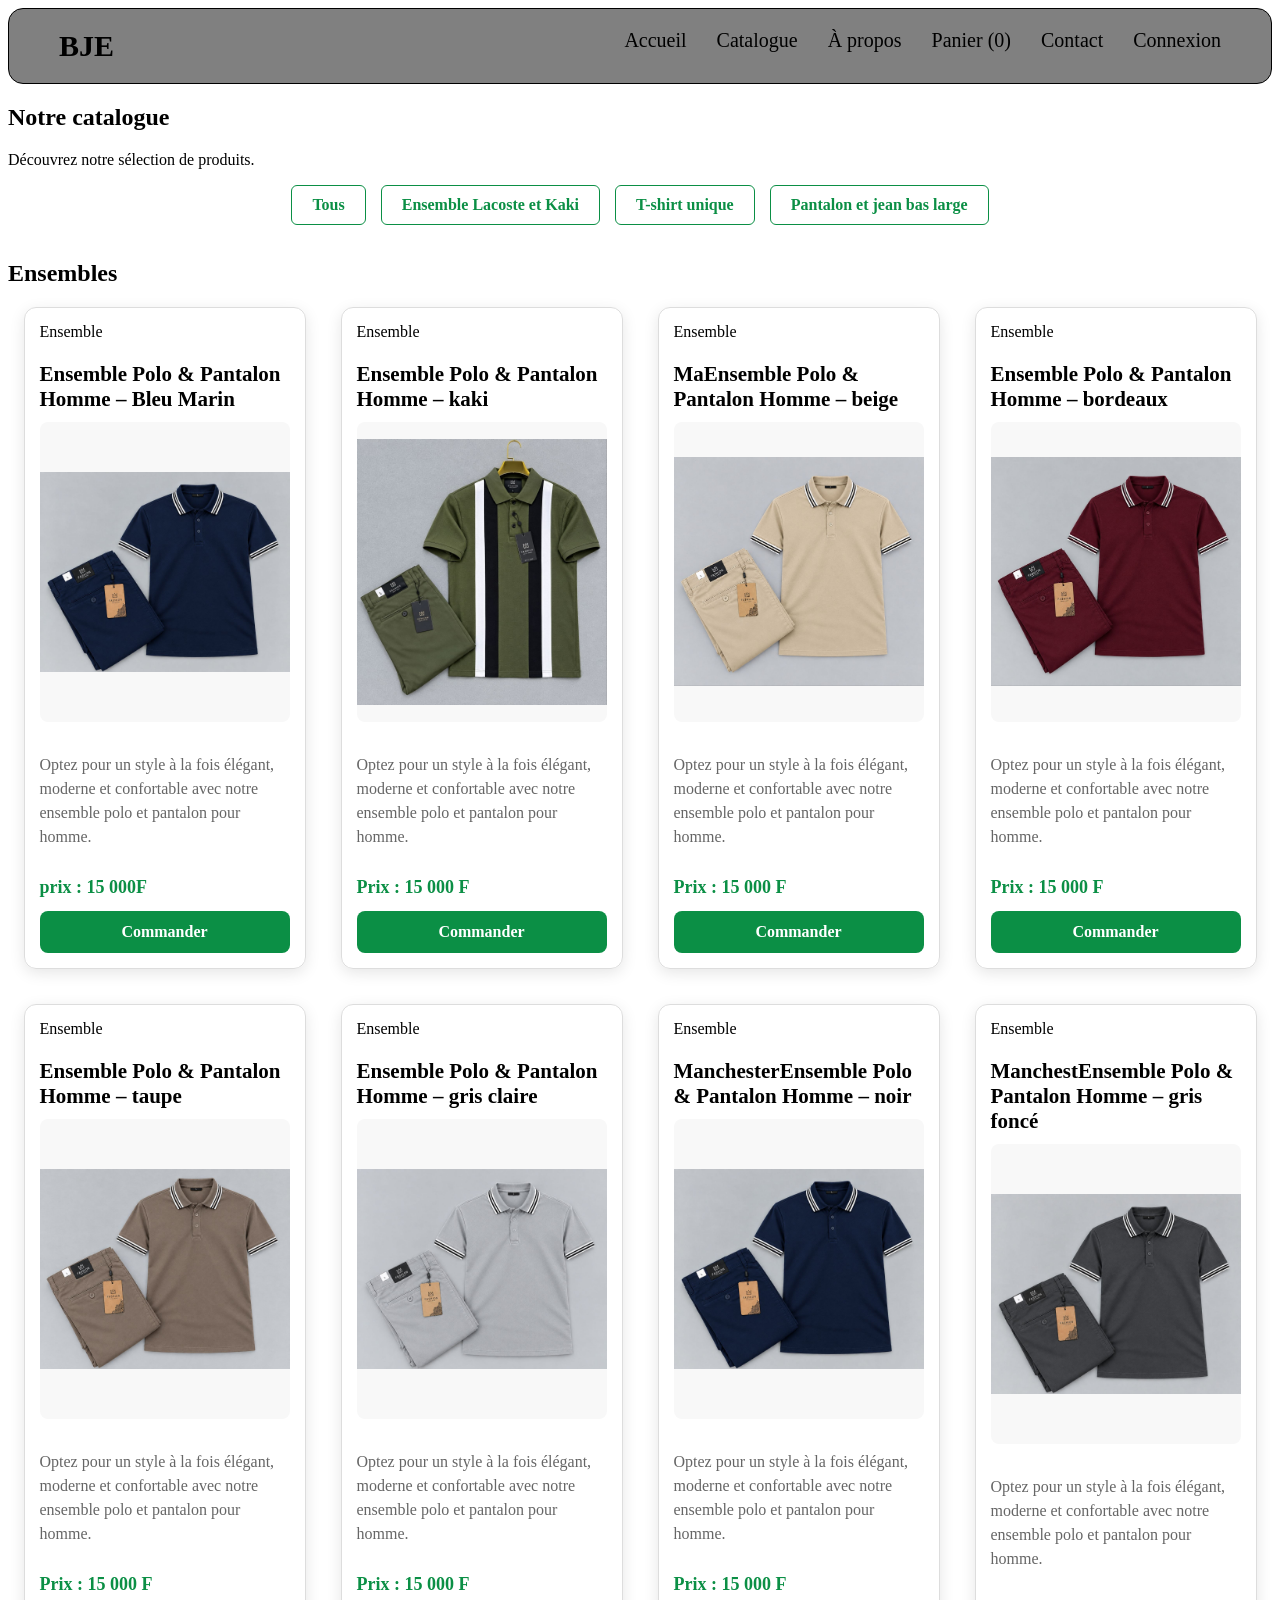
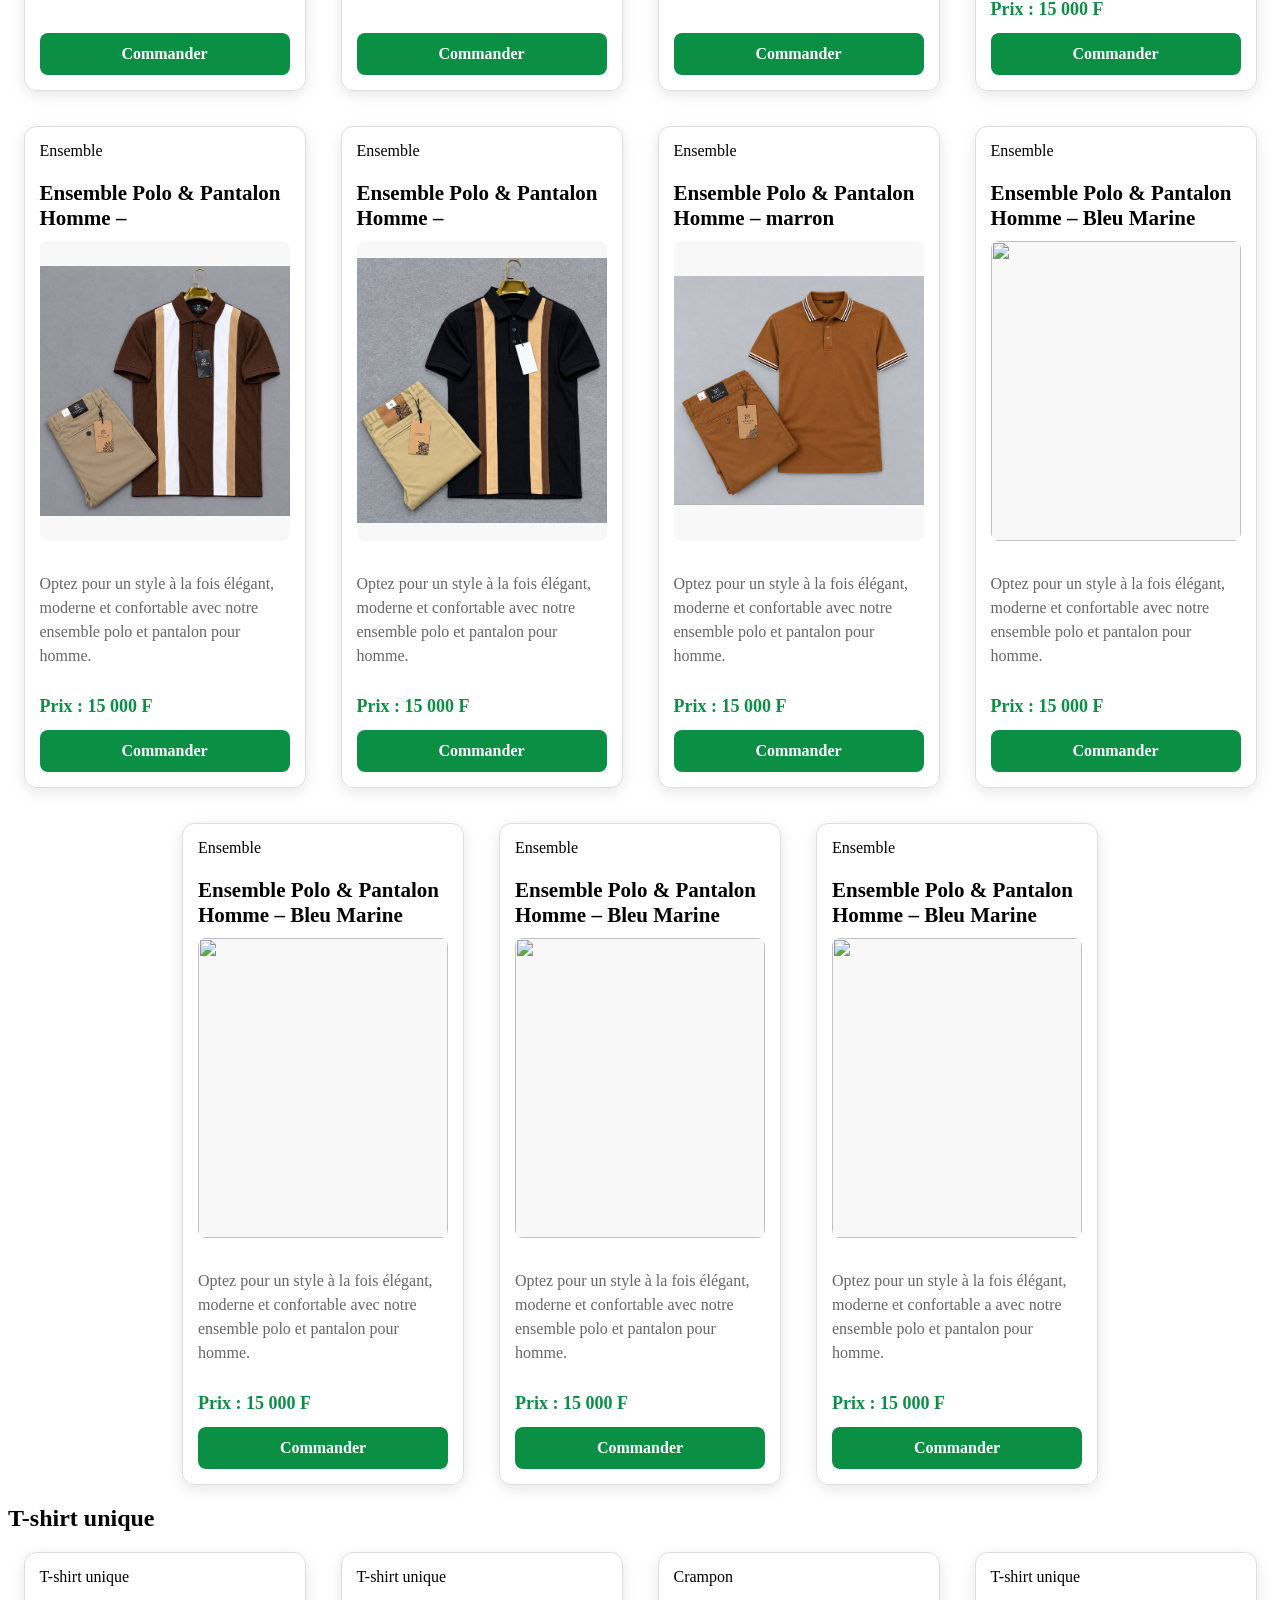
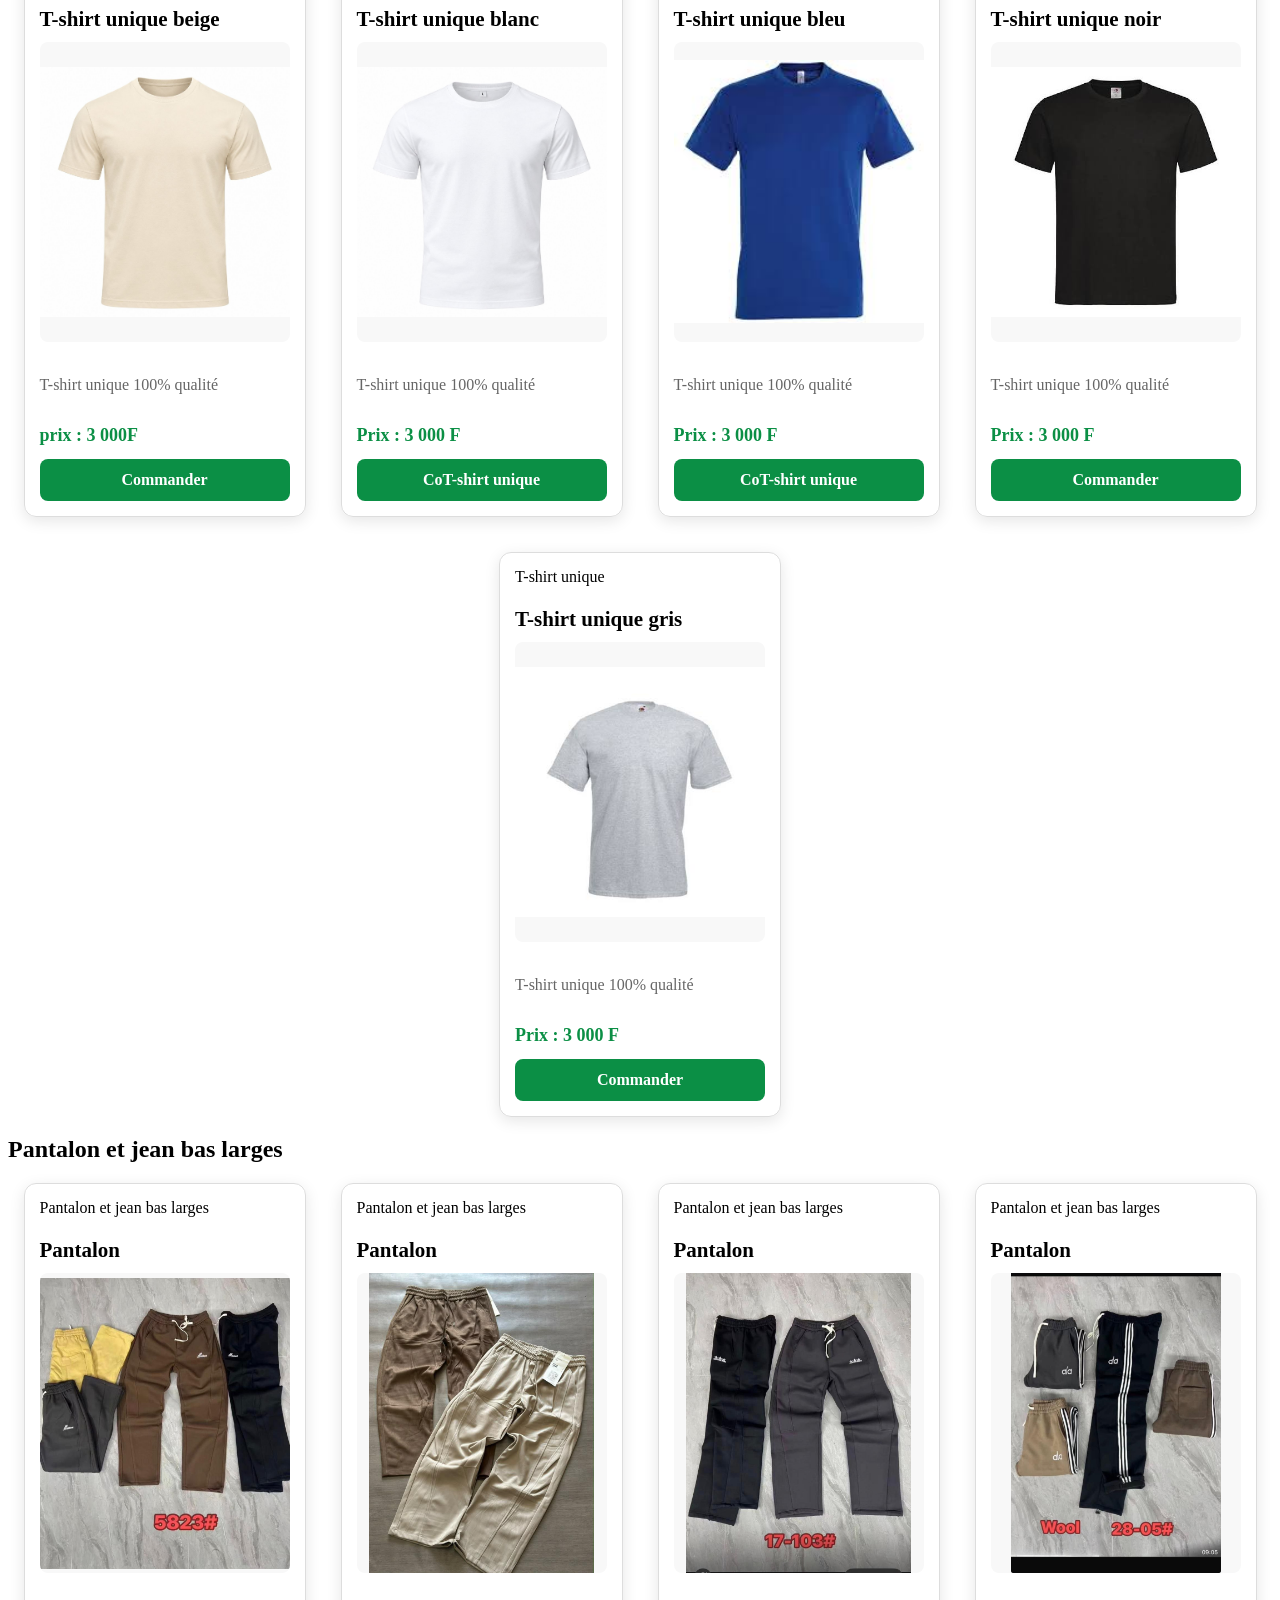
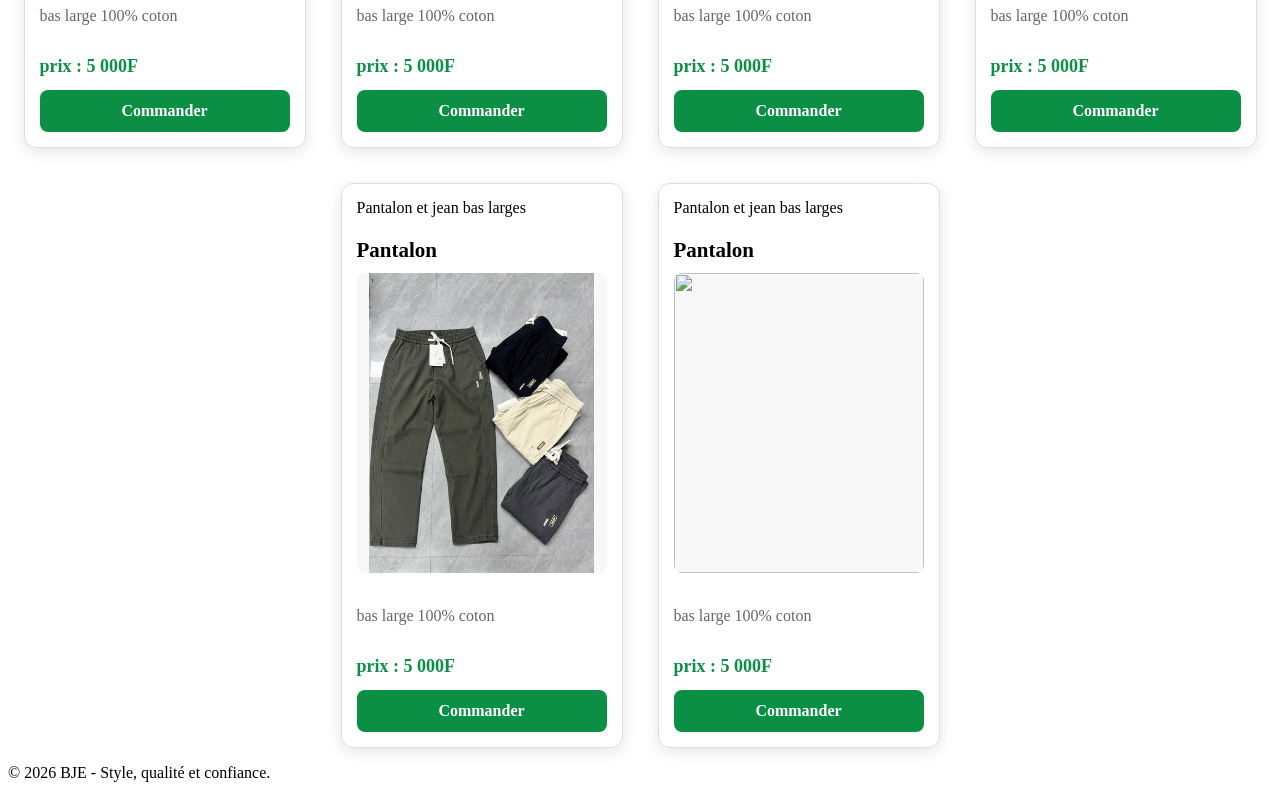
==== commit b0af3e02: "ajout des images" ====
--- a/catalogue.html
+++ b/catalogue.html
@@ -79,7 +79,7 @@
             <div class="produit maillot"> 
                 <span class="categorie">Ensemble</span> 
                 <h3>Ensemble Polo & Pantalon Homme – Bleu Marin</h3> 
-                <img src="/Users/makhou/Library/Group Containers/6N38VWS5BX.ru.keepcoder.Telegram/appstore/account-16799435694143102309/postbox/media/telegram-cloud-photo-size-4-5922717450187247543-y.jpg" class="img-produit" alt="Maillot player"> 
+                <img src="images/ensemble-noir-10.jpg" class="img-produit" alt="Maillot player"> 
                 <p> 
                     Optez pour un style à la fois élégant, moderne et confortable 
                     avec notre ensemble polo et pantalon pour homme.
@@ -91,7 +91,7 @@
             <div class="produit maillot">
                 <span class="categorie">Ensemble</span>
                 <h3>Ensemble Polo & Pantalon Homme – kaki</h3>
-                <img src="/Users/makhou/Library/Group Containers/6N38VWS5BX.ru.keepcoder.Telegram/appstore/account-16799435694143102309/postbox/media/telegram-cloud-photo-size-4-5922717450187247514-y.jpg" alt="">
+                <img src="images/ensemble-noir-02.jpg" alt="">
                 <p>
                     Optez pour un style à la fois élégant, moderne et confortable 
                     avec notre ensemble polo et pantalon pour homme.
@@ -104,7 +104,7 @@
             <div class="produit maillot">
                 <span class="categorie">Ensemble</span>
                 <h3>MaEnsemble Polo & Pantalon Homme – beige</h3>
-                <img src="/Users/makhou/Library/Group Containers/6N38VWS5BX.ru.keepcoder.Telegram/appstore/account-16799435694143102309/postbox/media/telegram-cloud-photo-size-4-5922717450187247538-y.jpg" alt="">
+                <img src="images/ensemble-noir-05.jpg" alt="">
                 <p>
                     Optez pour un style à la fois élégant, moderne et confortable 
                     avec notre ensemble polo et pantalon pour homme.
@@ -116,7 +116,7 @@
             <div class="produit maillot">
                 <span class="categorie">Ensemble</span>
                 <h3>Ensemble Polo & Pantalon Homme – bordeaux</h3>
-                <img src="/Users/makhou/Library/Group Containers/6N38VWS5BX.ru.keepcoder.Telegram/appstore/account-16799435694143102309/postbox/media/telegram-cloud-photo-size-4-5922717450187247539-y.jpg" alt="">
+                <img src="images/ensemble-noir-06.jpg" alt="">
                 <p>
                     Optez pour un style à la fois élégant, moderne et confortable 
                     avec notre ensemble polo et pantalon pour homme.
@@ -128,7 +128,7 @@
             <div class="produit maillot">
                 <span class="categorie">Ensemble</span>
                 <h3>Ensemble Polo & Pantalon Homme – taupe</h3>
-                <img src="/Users/makhou/Library/Group Containers/6N38VWS5BX.ru.keepcoder.Telegram/appstore/account-16799435694143102309/postbox/media/telegram-cloud-photo-size-4-5922717450187247540-y.jpg" alt="">
+                <img src="images/ensemble-noir-07.jpg" alt="">
                 <p>
                     Optez pour un style à la fois élégant, moderne et confortable 
                     avec notre ensemble polo et pantalon pour homme.
@@ -140,7 +140,7 @@
             <div class="produit maillot">
                 <span class="categorie">Ensemble</span>
                 <h3>Ensemble Polo & Pantalon Homme – gris claire</h3>
-                <img src="/Users/makhou/Library/Group Containers/6N38VWS5BX.ru.keepcoder.Telegram/appstore/account-16799435694143102309/postbox/media/telegram-cloud-photo-size-4-5922717450187247541-y.jpg" alt="">
+                <img src="images/ensemble-noir-08.jpg" alt="">
                 <p>
                     Optez pour un style à la fois élégant, moderne et confortable 
                     avec notre ensemble polo et pantalon pour homme.
@@ -152,7 +152,7 @@
             <div class="produit maillot">
                 <span class="categorie">Ensemble</span>
                 <h3>ManchesterEnsemble Polo & Pantalon Homme – noir</h3>
-                <img src="/Users/makhou/Library/Group Containers/6N38VWS5BX.ru.keepcoder.Telegram/appstore/account-16799435694143102309/postbox/media/telegram-cloud-photo-size-4-5922717450187247542-y.jpg" alt="">
+                <img src="images/ensemble-noir-10.jpg" alt="">
                 <p>
                     Optez pour un style à la fois élégant, moderne et confortable 
                     avec notre ensemble polo et pantalon pour homme.
@@ -164,7 +164,7 @@
             <div class="produit maillot">
                 <span class="categorie">Ensemble</span>
                 <h3>ManchestEnsemble Polo & Pantalon Homme – gris foncé</h3>
-                <img src="/Users/makhou/Library/Group Containers/6N38VWS5BX.ru.keepcoder.Telegram/appstore/account-16799435694143102309/postbox/media/telegram-cloud-photo-size-4-5922717450187247545-y.jpg" alt="">
+                <img src="images/ensemble-noir-11.jpg" alt="">
                 <p>
                     Optez pour un style à la fois élégant, moderne et confortable 
                     avec notre ensemble polo et pantalon pour homme.
@@ -176,7 +176,7 @@
             <div class="produit maillot">
                 <span class="categorie">Ensemble</span>
                 <h3>Ensemble Polo & Pantalon Homme – </h3>
-                <img src="/Users/makhou/Library/Group Containers/6N38VWS5BX.ru.keepcoder.Telegram/appstore/account-16799435694143102309/postbox/media/telegram-cloud-photo-size-4-5922717450187247513-y.jpg" alt="">
+                <img src="images/ensemble-noir-01.jpg" alt="">
                 <p>
                     Optez pour un style à la fois élégant, moderne et confortable 
                     avec notre ensemble polo et pantalon pour homme.
@@ -188,7 +188,7 @@
             <div class="produit maillot">
                 <span class="categorie">Ensemble</span>
                 <h3>Ensemble Polo & Pantalon Homme – </h3>
-                <img src="/Users/makhou/Library/Group Containers/6N38VWS5BX.ru.keepcoder.Telegram/appstore/account-16799435694143102309/postbox/media/telegram-cloud-photo-size-4-5922717450187247515-y.jpg" alt="">
+                <img src="images/ensemble-noir-03.jpg" alt="">
                 <p>
                     Optez pour un style à la fois élégant, moderne et confortable 
                     avec notre ensemble polo et pantalon pour homme.
@@ -200,7 +200,7 @@
             <div class="produit maillot">
                 <span class="categorie">Ensemble</span>
                 <h3>Ensemble Polo & Pantalon Homme – marron</h3>
-                <img src="/Users/makhou/Library/Group Containers/6N38VWS5BX.ru.keepcoder.Telegram/appstore/account-16799435694143102309/postbox/media/telegram-cloud-photo-size-4-5922717450187247537-y.jpg" alt="">
+                <img src="images/ensemble-noir-04.jpg" alt="">
                 <p>
                     Optez pour un style à la fois élégant, moderne et confortable 
                     avec notre ensemble polo et pantalon pour homme.
@@ -267,56 +267,56 @@
             
             <div class="produit crampon">
                 <span class="categorie">T-shirt unique</span> 
-                <h3>T-shirt unique </h3> 
-                <img src="/Users/makhou/Library/Group Containers/6N38VWS5BX.ru.keepcoder.Telegram/appstore/account-16799435694143102309/postbox/media/telegram-cloud-photo-size-4-5922717450187247573-y.jpg" class="img-produit" alt="">
-                <p> 
-                   crampon F50 pointure de 40 a 45
-                </p> 
-                <p class="prix">prix : 17 000F</p> 
+                <h3>T-shirt unique beige </h3> 
+                <img src="images/t-shirt unique-01.jpg" class="img-produit" alt="">
+                <p> 
+                   T-shirt unique 100% qualité
+                </p> 
+                <p class="prix">prix : 3 000F</p> 
                 <a href="contact.html">Commander</a> 
             </div>
        
             <div class="produit crampon">   
                 <span class="categorie">T-shirt unique</span>
                 <h3>T-shirt unique blanc</h3>
-                <img src="/Users/makhou/Library/Group Containers/6N38VWS5BX.ru.keepcoder.Telegram/appstore/account-16799435694143102309/postbox/media/telegram-cloud-photo-size-4-5922717450187247574-y.jpg" alt="">
+                <img src="images/t-shirt unique-02.jpg" alt="">
                 <p>
                    T-shirt unique 100% qualité
                 </p>
-                <p class="prix">Prix : 17 000 F</p>
+                <p class="prix">Prix : 3 000 F</p>
                 <a href="contact.html">CoT-shirt unique</a>
             </div>
 
              <div class="produit crampon">   
                 <span class="categorie">Crampon</span>
                 <h3>T-shirt unique bleu</h3>
-                <img src="https://encrypted-tbn0.gstatic.com/images?q=tbn:ANd9GcRn7w54FqEVab_VQHpOajfn1EJx2-ysELlNY5EjUbBuuA&s=10" alt="">
+                <img src="images/t-shirt unique-06.jpeg" alt="">
                 <p>
                    T-shirt unique 100% qualité
                 </p>
-                <p class="prix">Prix : 5 000 F</p>
+                <p class="prix">Prix : 3 000 F</p>
                 <a href="contact.html">CoT-shirt unique</a>
             </div>
 
              <div class="produit crampon">   
                 <span class="categorie">T-shirt unique</span>
                 <h3>T-shirt unique noir</h3>
-                <img src="https://encrypted-tbn0.gstatic.com/images?q=tbn:ANd9GcT1m5uJ-tm8xooFHWyZGb7BjRVB7kmdMxZrSa7JE-1ZXA&s=10" alt="">
+                <img src="images/t-shirt unique-07.jpeg" alt="">
                 <p>
                     T-shirt unique 100% qualité
                 </p>
-                <p class="prix">Prix : 20 000 F</p>
+                <p class="prix">Prix : 3 000 F</p>
                 <a href="contact.html">Commander</a>
             </div>
 
              <div class="produit crampon">   
                 <span class="categorie">T-shirt unique</span>
                 <h3>T-shirt unique gris</h3>
-                <img src="https://encrypted-tbn0.gstatic.com/images?q=tbn:ANd9GcSoBKoxJrmF8SaXoEAE3E_aObbAkcSxrw_OvH1cl6DgoA&s=10" alt="">
+                <img src="images/t-shirt unique-03.jpeg" alt="">
                 <p>
                     T-shirt unique 100% qualité
                 </p>
-                <p class="prix">Prix : 20 000 F</p>
+                <p class="prix">Prix : 3 000 F</p>
                 <a href="contact.html">Commander</a>
             </div>
 
@@ -330,7 +330,7 @@
             <div class="produit saison-passee">
                 <span class="categorie">Pantalon et jean bas larges</span> 
                 <h3>Pantalon</h3> 
-                <img src="/Users/makhou/Library/Group Containers/6N38VWS5BX.ru.keepcoder.Telegram/appstore/account-16799435694143102309/postbox/media/telegram-cloud-photo-size-4-5922717450187247577-y.jpg" class="img-produit" alt="">
+                <img src="images/pantalon-noir-01.jpg" class="img-produit" alt="">
                 <p> 
                     bas large 100% coton
                 </p> 
@@ -341,7 +341,7 @@
             <div class="produit saison-passee">
                 <span class="categorie">Pantalon et jean bas larges</span> 
                 <h3>Pantalon</h3> 
-                <img src="/Users/makhou/Library/Group Containers/6N38VWS5BX.ru.keepcoder.Telegram/appstore/account-16799435694143102309/postbox/media/telegram-cloud-photo-size-4-5922717450187247578-y.jpg" alt="">
+                <img src="images/pantalon-noir-02.jpg" alt="">
                 <p> 
                    bas large 100% coton
                 </p> 
@@ -352,7 +352,7 @@
             <div class="produit saison-passee">
                 <span class="categorie">Pantalon et jean bas larges</span> 
                 <h3>Pantalon</h3> 
-                <img src="/Users/makhou/Library/Group Containers/6N38VWS5BX.ru.keepcoder.Telegram/appstore/account-16799435694143102309/postbox/media/telegram-cloud-photo-size-4-5922717450187247580-y.jpg" alt="">
+                <img src="images/pantalon-noir-03.jpg" alt="">
                 <p> 
                    bas large 100% coton
                 </p> 
@@ -363,7 +363,7 @@
             <div class="produit saison-passee">
                 <span class="categorie">Pantalon et jean bas larges</span> 
                 <h3>Pantalon</h3> 
-                <img src="/Users/makhou/Library/Group Containers/6N38VWS5BX.ru.keepcoder.Telegram/appstore/account-16799435694143102309/postbox/media/telegram-cloud-photo-size-4-5922717450187247579-y.jpg" alt="">
+                <img src="images/pantalon-noir-04.jpg" alt="">
                 <p> 
                     bas large 100% coton
                 </p> 
@@ -374,7 +374,7 @@
             <div class="produit saison-passee">
                 <span class="categorie">Pantalon et jean bas larges</span> 
                 <h3>Pantalon</h3> 
-                <img src="/Users/makhou/Library/Group Containers/6N38VWS5BX.ru.keepcoder.Telegram/appstore/account-16799435694143102309/postbox/media/telegram-cloud-photo-size-4-5922717450187247581-y.jpg" alt="">
+                <img src="images/pantalon-noir-05.jpg" alt="">
                 <p> 
                     bas large 100% coton
                 </p> 
@@ -385,7 +385,7 @@
             <div class="produit saison-passee">
                 <span class="categorie">Pantalon et jean bas larges</span> 
                 <h3>Pantalon</h3> 
-                <img src="/Users/makhou/Library/Group Containers/6N38VWS5BX.ru.keepcoder.Telegram/appstore/account-16799435694143102309/postbox/media/telegram-cloud-photo-size-4-5922717450187247581-y.jpg" alt="">
+                <img src="" alt="">
                 <p> 
                     bas large 100% coton
                 </p> 
